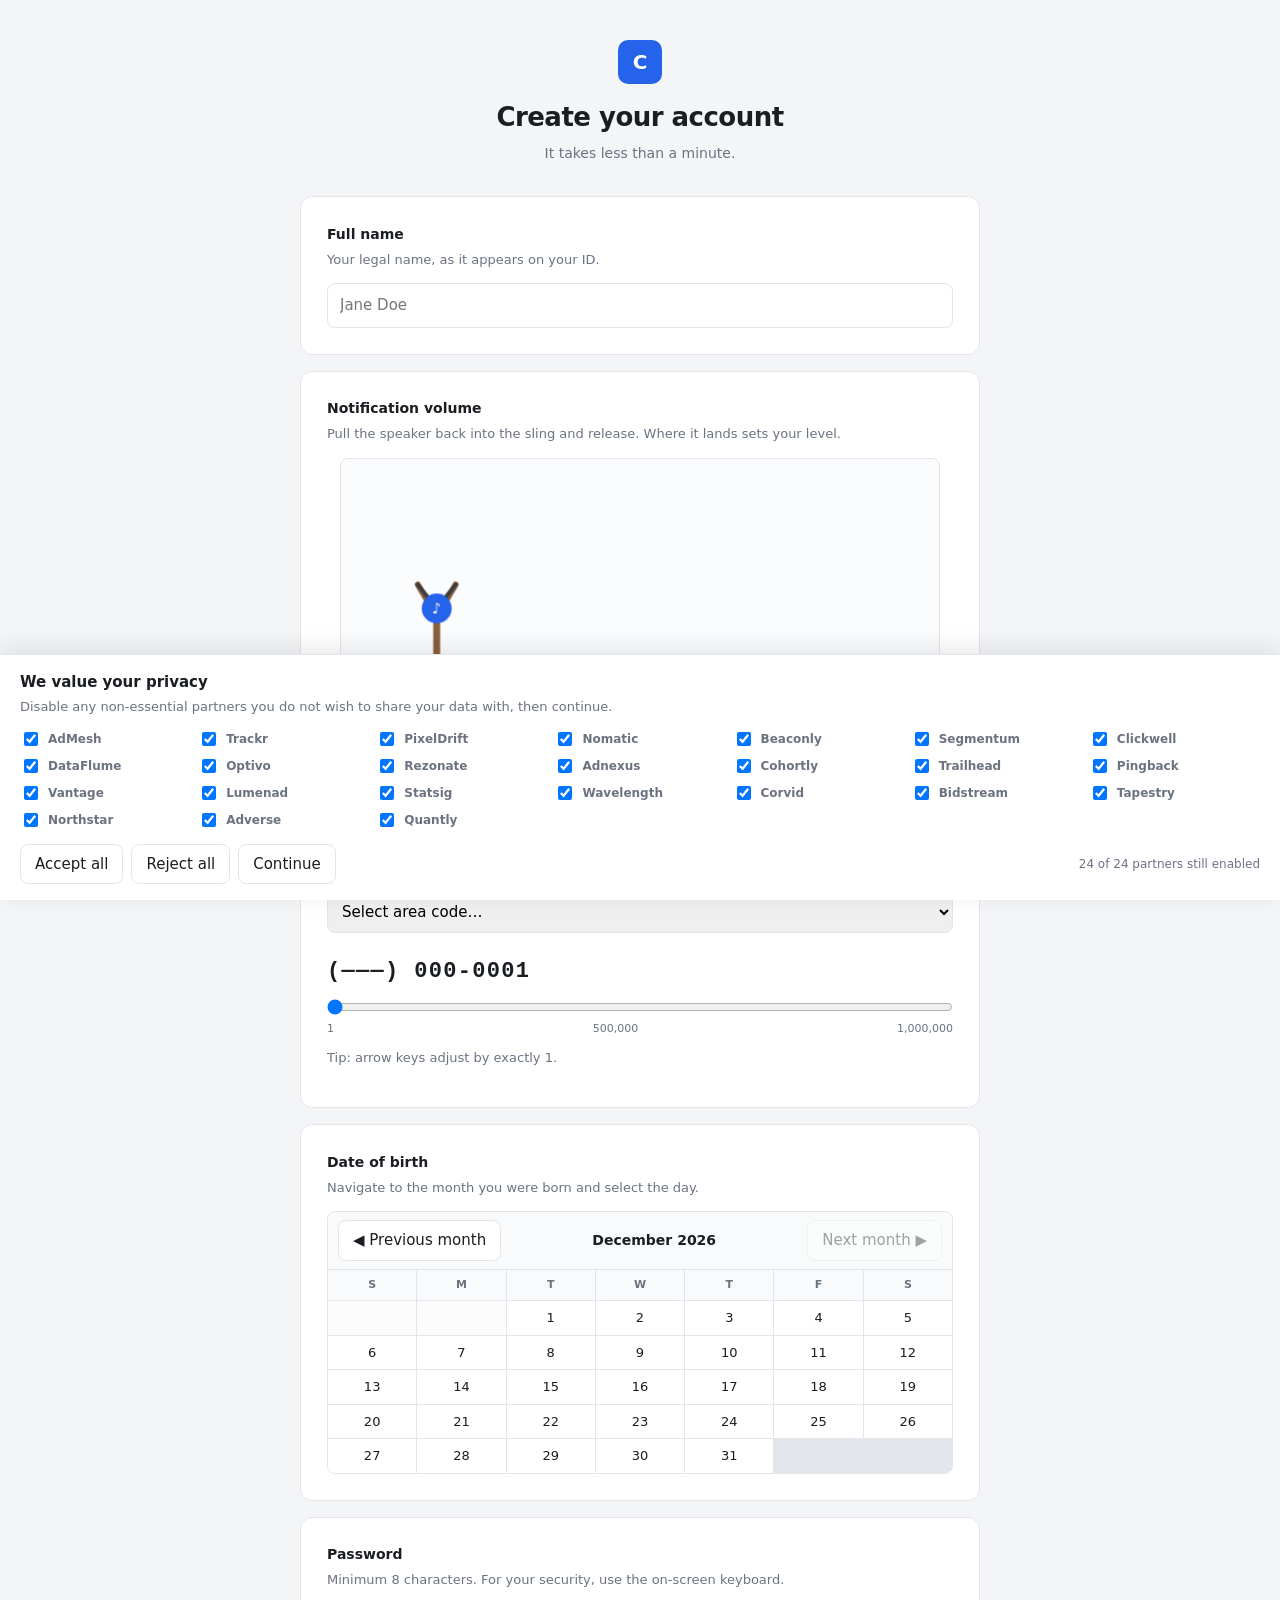
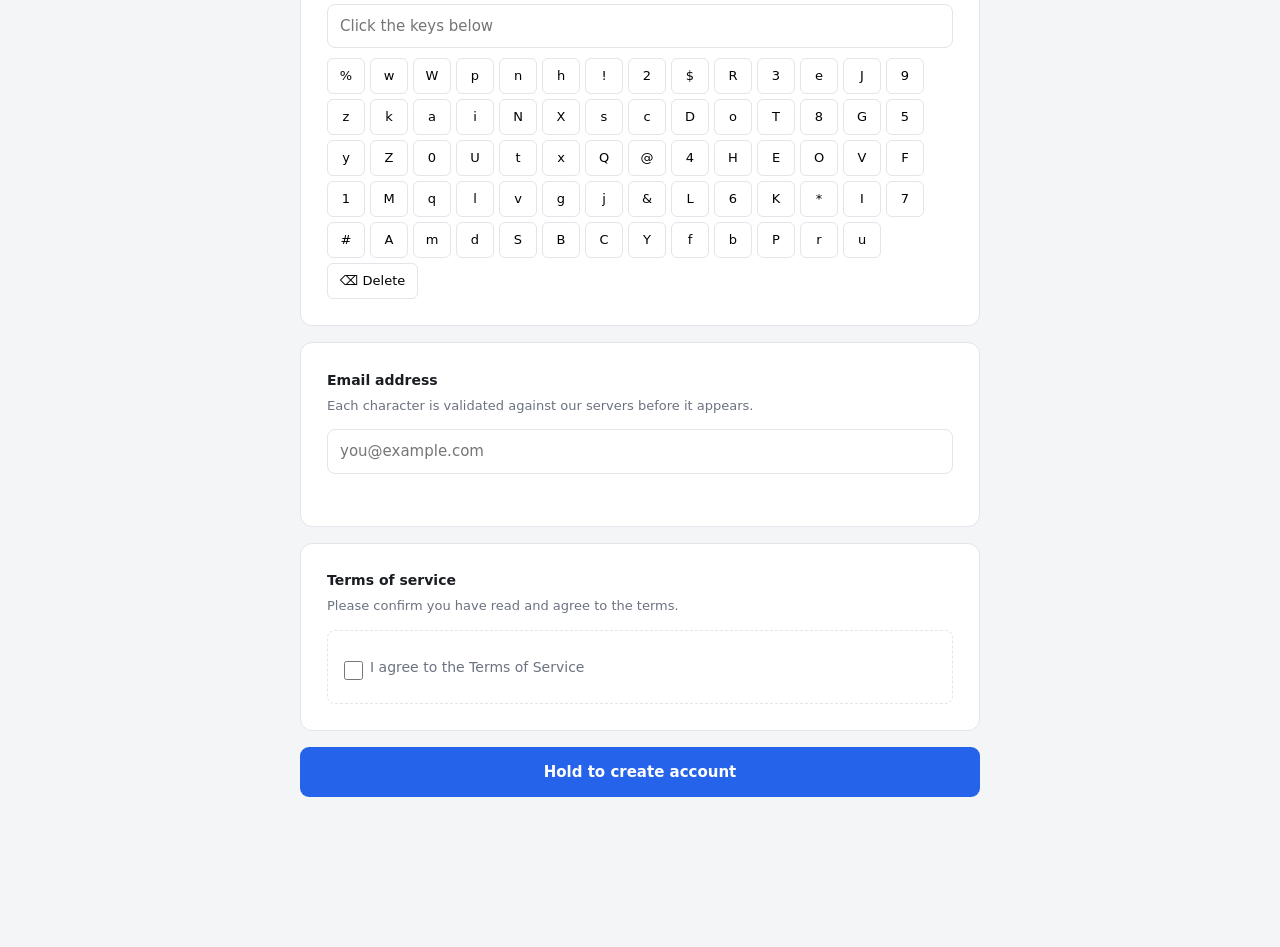
==== index.html @ 70bfef06 "Add trophy engine, the feed, and the Awards Cabinet Implements the first two items of the build orde" ====
<!DOCTYPE html>
<html lang="en">
<head>
<meta charset="utf-8">
<meta name="viewport" content="width=device-width, initial-scale=1">
<title>Craft — Create your account</title>
<script src="assets/trophies.js"></script>
<style>
  :root{
    --bg:#f4f5f7; --card:#fff; --ink:#1a1d21; --muted:#6b7280;
    --line:#e2e5e9; --accent:#2563eb; --ok:#16a34a; --bad:#dc2626;
  }
  *{box-sizing:border-box}
  body{
    margin:0; background:var(--bg); color:var(--ink);
    font:15px/1.5 system-ui,-apple-system,"Segoe UI",Roboto,sans-serif;
    padding:40px 20px 120px;
  }
  .wrap{max-width:680px;margin:0 auto}
  header{text-align:center;margin-bottom:32px}
  .logo{
    width:44px;height:44px;border-radius:10px;background:var(--accent);
    margin:0 auto 14px;display:grid;place-items:center;color:#fff;font-weight:700;font-size:20px;
  }
  h1{font-size:26px;margin:0 0 6px;letter-spacing:-.02em}
  header p{margin:0;color:var(--muted);font-size:14px}

  .card{
    background:var(--card);border:1px solid var(--line);border-radius:12px;
    padding:26px;margin-bottom:16px;
  }
  .field-head{display:flex;align-items:center;gap:8px;margin-bottom:4px}
  label{font-weight:600;font-size:14px}
  .hint{color:var(--muted);font-size:13px;margin:0 0 14px}
  .check{color:var(--ok);font-weight:700;opacity:0;transition:opacity .2s}
  .check.on{opacity:1}

  input[type=text],input[type=email]{
    width:100%;padding:10px 12px;border:1px solid var(--line);border-radius:8px;
    font:inherit;background:#fff;
  }
  input:focus{outline:2px solid var(--accent);outline-offset:-1px;border-color:transparent}
  .readout{
    font:600 22px/1 ui-monospace,SFMono-Regular,Menlo,monospace;
    letter-spacing:.06em;padding:10px 0;
  }
  button{font:inherit;cursor:pointer}
  .btn{
    padding:8px 14px;border:1px solid var(--line);border-radius:8px;
    background:#fff;color:var(--ink);
  }
  .btn:hover{background:#f9fafb}
  .btn:disabled{opacity:.4;cursor:not-allowed}

  /* ---------- volume slingshot ---------- */
  #sling{
    display:block;width:100%;max-width:600px;margin:0 auto;
    border:1px solid var(--line);border-radius:8px;background:#fbfcfd;
    touch-action:none;cursor:grab;
  }
  #sling.dragging{cursor:grabbing}
  .volbar{
    display:flex;align-items:center;gap:12px;justify-content:center;
    margin-top:12px;font-size:13px;color:var(--muted);
  }
  .volnum{font:700 20px/1 ui-monospace,Menlo,monospace;color:var(--ink)}

  /* ---------- phone slider ---------- */
  input[type=range]{width:100%;margin:6px 0}
  .ticks{display:flex;justify-content:space-between;color:var(--muted);font-size:11px}

  /* ---------- calendar ---------- */
  .cal{border:1px solid var(--line);border-radius:8px;overflow:hidden}
  .cal-head{
    display:flex;align-items:center;justify-content:space-between;
    padding:8px 10px;background:#f9fafb;border-bottom:1px solid var(--line);
  }
  .cal-month{font-weight:600;font-size:14px}
  .cal-grid{display:grid;grid-template-columns:repeat(7,1fr);gap:1px;background:var(--line)}
  .cal-grid div{background:#fff;text-align:center;padding:7px 0;font-size:13px}
  .cal-grid .dow{background:#f9fafb;color:var(--muted);font-size:11px;font-weight:600}
  .cal-grid .day{cursor:pointer}
  .cal-grid .day:hover{background:#eff6ff}
  .cal-grid .sel{background:var(--accent);color:#fff}
  .cal-grid .pad{background:#fcfcfd}

  /* ---------- keyboard ---------- */
  .kb{display:flex;flex-wrap:wrap;gap:5px;margin-top:10px}
  .kb button{
    width:38px;height:36px;border:1px solid var(--line);border-radius:6px;
    background:#fff;font-size:13px;transition:none;
  }
  .kb button:hover{background:#eff6ff}
  .kb .wide{width:auto;padding:0 12px}

  /* ---------- terms ---------- */
  .termsbox{position:relative;height:74px;border:1px dashed var(--line);border-radius:8px}
  .termsbox input{position:absolute;width:19px;height:19px;left:12px;top:27px;cursor:pointer}
  .termsbox span{position:absolute;left:42px;top:26px;font-size:14px;color:var(--muted)}

  /* ---------- cookie banner ---------- */
  #cookie{
    position:fixed;left:0;right:0;bottom:0;background:#fff;
    border-top:1px solid var(--line);box-shadow:0 -6px 24px rgba(0,0,0,.09);
    padding:16px 20px;z-index:50;max-height:52vh;overflow:auto;
  }
  #cookie h3{margin:0 0 4px;font-size:15px}
  #cookie p{margin:0 0 12px;color:var(--muted);font-size:13px}
  .toggles{display:grid;grid-template-columns:repeat(auto-fill,minmax(168px,1fr));gap:7px;margin-bottom:14px}
  .tog{display:flex;align-items:center;gap:7px;font-size:12px;color:var(--muted)}
  .tog input{width:14px;height:14px;flex:none}
  .cookie-actions{display:flex;gap:8px;align-items:center;flex-wrap:wrap}
  .cookie-count{font-size:12px;color:var(--muted);margin-left:auto}

  /* ---------- submit ---------- */
  #submit{
    width:100%;padding:14px;border:none;border-radius:9px;background:var(--accent);
    color:#fff;font-weight:600;font-size:15px;position:relative;overflow:hidden;
  }
  #submit .fill{
    position:absolute;inset:0;background:rgba(255,255,255,.26);
    width:0%;transition:width .05s linear;
  }
  #submit span{position:relative}
  .status{text-align:center;color:var(--muted);font-size:13px;margin-top:10px;min-height:20px}

  #done{display:none;text-align:center;padding:50px 20px}
  #done h2{font-size:24px;margin:0 0 12px}
  #done pre{
    text-align:left;background:#fff;border:1px solid var(--line);border-radius:8px;
    padding:16px;font-size:13px;overflow:auto;
  }
</style>
</head>
<body>

<div class="wrap" id="form">
  <header>
    <div class="logo">C</div>
    <h1>Create your account</h1>
    <p>It takes less than a minute.</p>
  </header>

  <!-- 1. NAME — the only honest field on the entire page -->
  <div class="card">
    <div class="field-head"><label for="name">Full name</label><span class="check" id="ck-name">✓</span></div>
    <p class="hint">Your legal name, as it appears on your ID.</p>
    <input type="text" id="name" autocomplete="off" placeholder="Jane Doe">
  </div>

  <!-- 2. VOLUME — angry birds -->
  <div class="card">
    <div class="field-head"><label>Notification volume</label><span class="check" id="ck-vol">✓</span></div>
    <p class="hint">Pull the speaker back into the sling and release. Where it lands sets your level.</p>
    <canvas id="sling" width="600" height="270"></canvas>
    <div class="volbar">
      <span>Current level:</span><span class="volnum" id="volnum">—</span>
      <span id="volnote"></span>
    </div>
  </div>

  <!-- 3. PHONE — the million-value slider -->
  <div class="card">
    <div class="field-head"><label>Phone number</label><span class="check" id="ck-phone">✓</span></div>
    <p class="hint">Select your area code, then scroll to your subscriber number.</p>

    <select id="area" style="width:100%;padding:10px;border:1px solid var(--line);border-radius:8px;font:inherit;margin-bottom:18px">
      <option value="">Select area code…</option>
    </select>

    <div class="readout" id="phone-read">(———) 000-0001</div>
    <input type="range" id="phone" min="1" max="1000000" step="1" value="1">
    <div class="ticks"><span>1</span><span>500,000</span><span>1,000,000</span></div>
    <p class="hint" style="margin-top:10px">Tip: arrow keys adjust by exactly 1.</p>
  </div>

  <!-- 4. DOB — one month at a time, backwards only -->
  <div class="card">
    <div class="field-head"><label>Date of birth</label><span class="check" id="ck-dob">✓</span></div>
    <p class="hint">Navigate to the month you were born and select the day.</p>
    <div class="cal">
      <div class="cal-head">
        <button class="btn" id="prev">◀ Previous month</button>
        <span class="cal-month" id="calm"></span>
        <button class="btn" id="next" disabled>Next month ▶</button>
      </div>
      <div class="cal-grid" id="calg"></div>
    </div>
  </div>

  <!-- 5. PASSWORD — shuffling on-screen keyboard -->
  <div class="card">
    <div class="field-head"><label>Password</label><span class="check" id="ck-pw">✓</span></div>
    <p class="hint">Minimum 8 characters. For your security, use the on-screen keyboard.</p>
    <input type="text" id="pw" readonly placeholder="Click the keys below">
    <div class="kb" id="kb"></div>
  </div>

  <!-- 6. EMAIL — 700ms per character -->
  <div class="card">
    <div class="field-head"><label for="email">Email address</label><span class="check" id="ck-email">✓</span></div>
    <p class="hint">Each character is validated against our servers before it appears.</p>
    <input type="email" id="email" autocomplete="off" placeholder="you@example.com">
    <p class="hint" id="emailnote" style="margin:8px 0 0;min-height:18px"></p>
  </div>

  <!-- 7. TERMS — flees the cursor -->
  <div class="card">
    <div class="field-head"><label>Terms of service</label><span class="check" id="ck-terms">✓</span></div>
    <p class="hint">Please confirm you have read and agree to the terms.</p>
    <div class="termsbox" id="termsbox">
      <input type="checkbox" id="terms">
      <span>I agree to the Terms of Service</span>
    </div>
  </div>

  <button id="submit"><div class="fill" id="fill"></div><span>Hold to create account</span></button>
  <div class="status" id="status"></div>
</div>

<div id="done" class="wrap">
  <header><div class="logo">C</div><h1>Account created</h1></header>
  <pre id="dump"></pre>
  <p style="color:var(--muted);font-size:13px">Your information has been discarded. Please try again.</p>
</div>

<!-- COOKIES -->
<div id="cookie">
  <h3>We value your privacy</h3>
  <p>Disable any non-essential partners you do not wish to share your data with, then continue.</p>
  <div class="toggles" id="toggles"></div>
  <div class="cookie-actions">
    <button class="btn" id="acceptAll">Accept all</button>
    <button class="btn" id="rejectAll">Reject all</button>
    <button class="btn" id="continueBtn">Continue</button>
    <span class="cookie-count" id="cookieCount"></span>
  </div>
</div>

<script>
"use strict";
const $ = s => document.querySelector(s);
const state = { name:"", vol:null, area:"", phone:1, dob:null, pw:"", email:"", terms:false };
const mark = (id, ok) => $(id).classList.toggle("on", !!ok);

/* ===================== 1. NAME (works perfectly) ===================== */
$("#name").addEventListener("input", e => {
  state.name = e.target.value.trim();
  mark("#ck-name", state.name.length > 0);
});

/* ===================== AUDIO ===================== */
let actx = null, osc = null, gain = null;
const MAX_GAIN = 0.11; // capped — annoying, not harmful
function startTone(){
  if (actx) return;
  try {
    actx = new (window.AudioContext || window.webkitAudioContext)();
    osc = actx.createOscillator();
    gain = actx.createGain();
    const lfo = actx.createOscillator(), lfoGain = actx.createGain();
    osc.type = "sawtooth"; osc.frequency.value = 442;
    lfo.frequency.value = 5.5; lfoGain.gain.value = 7;
    lfo.connect(lfoGain); lfoGain.connect(osc.frequency);
    gain.gain.value = state.vol === null ? MAX_GAIN * 0.55 : MAX_GAIN * state.vol / 100;
    osc.connect(gain); gain.connect(actx.destination);
    osc.start(); lfo.start();
  } catch(e){ /* audio unavailable — page still works */ }
}
function applyVolume(v){
  if (gain && actx) gain.gain.setTargetAtTime(MAX_GAIN * v / 100, actx.currentTime, 0.05);
}
document.addEventListener("pointerdown", startTone, { once:true });

/* ===================== 2. SLINGSHOT VOLUME ===================== */
const cv = $("#sling"), cx = cv.getContext("2d");
const ANCHOR = {x:96, y:150}, MAXPULL = 74, GROUND = 224;
const SCALE = {x0:210, x1:566};
let pouch = {x:ANCHOR.x, y:ANCHOR.y}, dragging = false, proj = null, trail = [];

function toCanvas(e){
  const r = cv.getBoundingClientRect();
  return { x:(e.clientX - r.left) * (cv.width / r.width), y:(e.clientY - r.top) * (cv.height / r.height) };
}
cv.addEventListener("pointerdown", e => {
  if (proj) return;
  const p = toCanvas(e);
  if (Math.hypot(p.x - pouch.x, p.y - pouch.y) < 46){
    dragging = true; cv.classList.add("dragging"); cv.setPointerCapture(e.pointerId);
  }
});
cv.addEventListener("pointermove", e => {
  if (!dragging) return;
  const p = toCanvas(e);
  let dx = p.x - ANCHOR.x, dy = p.y - ANCHOR.y;
  const d = Math.hypot(dx, dy);
  if (d > MAXPULL){ dx = dx / d * MAXPULL; dy = dy / d * MAXPULL; }
  pouch = { x:ANCHOR.x + dx, y:ANCHOR.y + dy };
});
cv.addEventListener("pointerup", () => {
  if (!dragging) return;
  dragging = false; cv.classList.remove("dragging");
  const vx = (ANCHOR.x - pouch.x) * 0.235, vy = (ANCHOR.y - pouch.y) * 0.235;
  if (Math.hypot(vx, vy) < 0.6){ pouch = {...ANCHOR}; return; }
  proj = { x:pouch.x, y:pouch.y, vx, vy };
  trail = []; pouch = {...ANCHOR};
});

function land(x){
  let v;
  if (x < SCALE.x0) v = 0;
  else if (x > SCALE.x1) v = 100;
  else v = Math.round((x - SCALE.x0) / (SCALE.x1 - SCALE.x0) * 100);
  state.vol = v; applyVolume(v);
  $("#volnum").textContent = v;
  $("#volnote").textContent = v === 0 ? "(silent — nice shot)" : v === 100 ? "(MAXIMUM)" : "";
  mark("#ck-vol", true);
  if (v === 0) FS.Trophies.unlock("marksman");
  setTimeout(() => { proj = null; trail = []; }, 1100);
}

function drawSling(){
  cx.clearRect(0,0,cv.width,cv.height);
  // ground + scale
  cx.strokeStyle="#d7dbe0"; cx.lineWidth=1;
  cx.beginPath(); cx.moveTo(0,GROUND+16); cx.lineTo(cv.width,GROUND+16); cx.stroke();
  cx.fillStyle="#9aa2ad"; cx.font="10px system-ui"; cx.textAlign="center";
  for (let v=0; v<=100; v+=10){
    const x = SCALE.x0 + (SCALE.x1-SCALE.x0)*v/100;
    cx.strokeStyle = v%50===0 ? "#9aa2ad" : "#dfe3e8";
    cx.beginPath(); cx.moveTo(x,GROUND+16); cx.lineTo(x,GROUND+(v%50===0?27:22)); cx.stroke();
    if (v%50===0) cx.fillText(v, x, GROUND+40);
  }
  cx.textAlign="left";
  // slingshot
  cx.strokeStyle="#8b5e3c"; cx.lineWidth=7; cx.lineCap="round";
  cx.beginPath(); cx.moveTo(ANCHOR.x, GROUND+16); cx.lineTo(ANCHOR.x, ANCHOR.y+6); cx.stroke();
  cx.lineWidth=6;
  cx.beginPath(); cx.moveTo(ANCHOR.x, ANCHOR.y+8); cx.lineTo(ANCHOR.x-19, ANCHOR.y-24); cx.stroke();
  cx.beginPath(); cx.moveTo(ANCHOR.x, ANCHOR.y+8); cx.lineTo(ANCHOR.x+19, ANCHOR.y-24); cx.stroke();
  // bands
  if (!proj){
    cx.strokeStyle="#3d3d3d"; cx.lineWidth=4;
    cx.beginPath(); cx.moveTo(ANCHOR.x-19, ANCHOR.y-24); cx.lineTo(pouch.x, pouch.y); cx.stroke();
    cx.beginPath(); cx.moveTo(ANCHOR.x+19, ANCHOR.y-24); cx.lineTo(pouch.x, pouch.y); cx.stroke();
  }
  // trail
  cx.fillStyle="#c9ced6";
  trail.forEach(t => { cx.beginPath(); cx.arc(t.x,t.y,2,0,7); cx.fill(); });
  // projectile
  const b = proj || pouch;
  cx.fillStyle="#2563eb"; cx.beginPath(); cx.arc(b.x,b.y,15,0,7); cx.fill();
  cx.fillStyle="#fff"; cx.font="15px system-ui"; cx.textAlign="center"; cx.textBaseline="middle";
  cx.fillText("♪", b.x, b.y+1);
  cx.textAlign="left"; cx.textBaseline="alphabetic";
}
function tick(){
  if (proj){
    proj.vx *= 0.9995; proj.vy += 0.34;
    proj.x += proj.vx; proj.y += proj.vy;
    if (trail.length === 0 || Math.hypot(proj.x-trail[trail.length-1].x, proj.y-trail[trail.length-1].y) > 13)
      trail.push({x:proj.x, y:proj.y});
    if (proj.y >= GROUND){ proj.y = GROUND; const x = proj.x; proj = {x, y:GROUND, vx:0, vy:0}; land(x); }
  }
  drawSling(); requestAnimationFrame(tick);
}
tick();

/* ===================== 3. PHONE ===================== */
const AREAS = [212,213,214,215,216,217,218,219,224,225,228,229,231,234,239,240,248,251,252,253,254,256,260,262,267,269,270,276,281,301,302,303,304,305,307,308,309,310,312,313,314,315,316,317,318,319,320,321,323,325,330,331,334,336,337,339,347,351,352,360,361,386,401,402,404,405,406,407,408,409,410,412,413,414,415,417,419,423,425,430,432,434,435,440,443,458,469,470,475,478,479,480,484,501,502,503,504,505,507,508,509,510,512,513,515,516,517,518,520,530,540,541,551,559,561,562,563,567,570,571,573,574,575,580,585,586,601,602,603,605,606,607,608,609,610,612,614,615,616,617,618,619,620,623,626,630,631,636,641,646,650,651,660,661,662,667,678,682,701,702,703,704,706,707,708,712,713,714,715,716,717,718,719,720,724,727,731,732,734,737,740,754,757,760,762,763,765,769,770,772,773,774,775,779,781,785,786,801,802,803,804,805,806,808,810,812,813,814,815,816,817,818,828,830,831,832,843,845,847,848,850,856,857,858,859,860,862,863,864,865,870,872,878,901,903,904,906,907,908,909,910,912,913,914,915,916,917,918,919,920,925,928,929,931,936,937,940,941,947,949,951,952,954,956,970,971,972,973,978,979,980,984,985,989];
const areaSel = $("#area");
function shuffleAreas(){
  const arr = AREAS.slice();
  for (let i = arr.length - 1; i > 0; i--){ const j = Math.floor(Math.random()*(i+1)); [arr[i],arr[j]] = [arr[j],arr[i]]; }
  const cur = areaSel.value;
  areaSel.innerHTML = '<option value="">Select area code…</option>' + arr.map(a=>`<option value="${a}">${a}</option>`).join("");
  areaSel.value = cur;
}
shuffleAreas();
areaSel.addEventListener("mousedown", shuffleAreas);   // re-randomise every time it opens
areaSel.addEventListener("change", e => { state.area = e.target.value; renderPhone(); });

const phoneSlider = $("#phone");
function renderPhone(){
  const s = String(state.phone).padStart(7,"0");
  $("#phone-read").textContent = `(${state.area || "———"}) ${s.slice(0,3)}-${s.slice(3)}`;
  mark("#ck-phone", !!state.area && state.phone > 1);
}
phoneSlider.addEventListener("input", e => { state.phone = +e.target.value; renderPhone(); });
renderPhone();

/* ===================== 4. DATE OF BIRTH ===================== */
const MONTHS = ["January","February","March","April","May","June","July","August","September","October","November","December"];
let view = new Date(); view.setDate(1);
function renderCal(){
  $("#calm").textContent = `${MONTHS[view.getMonth()]} ${view.getFullYear()}`;
  const g = $("#calg"); g.innerHTML = "";
  ["S","M","T","W","T","F","S"].forEach(d => { const el = document.createElement("div"); el.className="dow"; el.textContent=d; g.appendChild(el); });
  const first = new Date(view.getFullYear(), view.getMonth(), 1).getDay();
  const days = new Date(view.getFullYear(), view.getMonth()+1, 0).getDate();
  for (let i=0;i<first;i++){ const el=document.createElement("div"); el.className="pad"; g.appendChild(el); }
  for (let d=1; d<=days; d++){
    const el = document.createElement("div");
    el.className = "day"; el.textContent = d;
    if (state.dob && state.dob.getFullYear()===view.getFullYear() && state.dob.getMonth()===view.getMonth() && state.dob.getDate()===d)
      el.classList.add("sel");
    el.onclick = () => { state.dob = new Date(view.getFullYear(), view.getMonth(), d); mark("#ck-dob", true); renderCal(); };
    g.appendChild(el);
  }
}
let monthsBack = 0;
function stepBack(){
  view.setMonth(view.getMonth()-1); renderCal();
  if (++monthsBack >= 300) FS.Trophies.unlock("longway");
}
let holdTimer = null, holdInt = null;
$("#prev").addEventListener("pointerdown", () => {
  stepBack();
  holdTimer = setTimeout(() => { holdInt = setInterval(stepBack, 380); }, 600); // merciful auto-repeat
});
["pointerup","pointerleave","pointercancel"].forEach(ev =>
  $("#prev").addEventListener(ev, () => { clearTimeout(holdTimer); clearInterval(holdInt); }));
renderCal();

/* ===================== 5. PASSWORD KEYBOARD ===================== */
const KEYS = "abcdefghijklmnopqrstuvwxyzABCDEFGHIJKLMNOPQRSTUVWXYZ0123456789!@#$%&*".split("");
function renderKb(){
  const arr = KEYS.slice();
  for (let i = arr.length-1; i>0; i--){ const j = Math.floor(Math.random()*(i+1)); [arr[i],arr[j]]=[arr[j],arr[i]]; }
  const kb = $("#kb"); kb.innerHTML = "";
  arr.forEach(k => {
    const b = document.createElement("button");
    b.textContent = k; b.type = "button";
    b.onclick = () => { state.pw += k; $("#pw").value = "•".repeat(state.pw.length); mark("#ck-pw", state.pw.length>=8); renderKb(); };
    kb.appendChild(b);
  });
  const del = document.createElement("button");
  del.className = "wide"; del.type = "button"; del.textContent = "⌫ Delete";
  del.onclick = () => { state.pw = state.pw.slice(0,-1); $("#pw").value = "•".repeat(state.pw.length); mark("#ck-pw", state.pw.length>=8); renderKb(); };
  kb.appendChild(del);
}
renderKb();

/* ===================== 6. EMAIL (700ms per char) ===================== */
const emailEl = $("#email"), emailNote = $("#emailnote");
let pending = false;
emailEl.addEventListener("keydown", e => {
  if (e.metaKey || e.ctrlKey || e.altKey) return;
  if (e.key.length !== 1 && e.key !== "Backspace") return;
  e.preventDefault();
  if (pending){ emailNote.textContent = "Too fast — character discarded."; return; }
  pending = true; emailNote.textContent = "Validating…";
  const key = e.key;
  setTimeout(() => {
    state.email = key === "Backspace" ? state.email.slice(0,-1) : state.email + key;
    emailEl.value = state.email;
    pending = false; emailNote.textContent = "";
    mark("#ck-email", /.+@.+\..+/.test(state.email));
  }, 700);
});
emailEl.addEventListener("paste", e => { e.preventDefault(); emailNote.textContent = "Pasting is disabled for security."; });

/* ===================== 7. FLEEING CHECKBOX ===================== */
const box = $("#termsbox"), cb = $("#terms");
box.addEventListener("mousemove", e => {
  if (cb.checked) return;
  const r = box.getBoundingClientRect(), c = cb.getBoundingClientRect();
  const dist = Math.hypot(e.clientX - (c.left+c.width/2), e.clientY - (c.top+c.height/2));
  if (dist < 62){
    cb.style.left = Math.random() * (r.width - 34) + "px";
    cb.style.top  = Math.random() * (r.height - 34) + "px";
  }
});
cb.addEventListener("change", () => {
  state.terms = cb.checked; mark("#ck-terms", cb.checked);
  if (cb.checked) FS.Trophies.unlock("escape");
});
// escape hatch: Tab to it and press Space. It cannot run from the keyboard.

/* ===================== COOKIES ===================== */
const PARTNERS = ["AdMesh","Trackr","PixelDrift","Nomatic","Beaconly","Segmentum","Clickwell","DataFlume","Optivo","Rezonate","Adnexus","Cohortly","Trailhead","Pingback","Vantage","Lumenad","Statsig","Wavelength","Corvid","Bidstream","Tapestry","Northstar","Adverse","Quantly"];
const togWrap = $("#toggles");
PARTNERS.forEach((p,i) => {
  const l = document.createElement("label");
  l.className = "tog";
  l.innerHTML = `<input type="checkbox" checked data-p="${i}"><span>${p}</span>`;
  togWrap.appendChild(l);
});
const allTogs = () => [...togWrap.querySelectorAll("input")];
function countOn(){
  const n = allTogs().filter(t=>t.checked).length;
  $("#cookieCount").textContent = `${n} of ${PARTNERS.length} partners still enabled`;
  return n;
}
togWrap.addEventListener("change", countOn);
$("#acceptAll").onclick = () => { allTogs().forEach(t=>t.checked=true); countOn(); };
$("#rejectAll").onclick = () => { allTogs().forEach(t=>t.checked=true); countOn(); }; // identical. of course.
$("#continueBtn").onclick = () => {
  if (countOn() > 0){ $("#cookieCount").style.color = "var(--bad)"; return; }
  FS.Trophies.unlock("completionist");
  $("#cookie").remove();
};
countOn();

/* ===================== SUBMIT (hold still for 8s) ===================== */
const HOLD = 8000;
let holdStart = 0, holdRAF = null, origin = null;
const fill = $("#fill"), status = $("#status");
function cancelHold(msg){
  cancelAnimationFrame(holdRAF); holdRAF = null; fill.style.width = "0%";
  if (msg) status.textContent = msg;
}
$("#submit").addEventListener("pointerdown", e => {
  origin = {x:e.clientX, y:e.clientY}; holdStart = performance.now();
  status.textContent = "Hold still…";
  const step = () => {
    const pct = Math.min(1, (performance.now()-holdStart)/HOLD);
    fill.style.width = (pct*100) + "%";
    if (pct >= 1){ cancelHold(""); finish(); return; }
    holdRAF = requestAnimationFrame(step);
  };
  holdRAF = requestAnimationFrame(step);
});
window.addEventListener("pointermove", e => {
  if (!holdRAF || !origin) return;
  if (Math.hypot(e.clientX-origin.x, e.clientY-origin.y) > 4) cancelHold("You moved. Start again.");
});
window.addEventListener("pointerup", () => { if (holdRAF) cancelHold("Released too early."); });

function finish(){
  const missing = [];
  if (!state.name) missing.push("full name");
  if (state.vol === null) missing.push("notification volume");
  if (!state.area || state.phone <= 1) missing.push("phone number");
  if (!state.dob) missing.push("date of birth");
  if (state.pw.length < 8) missing.push("password (8+ characters)");
  if (!/.+@.+\..+/.test(state.email)) missing.push("email address");
  if (!state.terms) missing.push("agreement to the terms");
  if (missing.length){ status.textContent = "Missing: " + missing.join(", ") + "."; return; }

  $("#form").style.display = "none";
  $("#done").style.display = "block";
  $("#dump").textContent = JSON.stringify({
    name: state.name,
    email: state.email,
    phone: `(${state.area}) ${String(state.phone).padStart(7,"0").slice(0,3)}-${String(state.phone).padStart(7,"0").slice(3)}`,
    dateOfBirth: state.dob.toDateString(),
    password: "•".repeat(state.pw.length),
    notificationVolume: state.vol
  }, null, 2);
  if (osc){ try { osc.stop(); } catch(e){} }
  window.scrollTo(0,0);
}
</script>
</body>
</html>
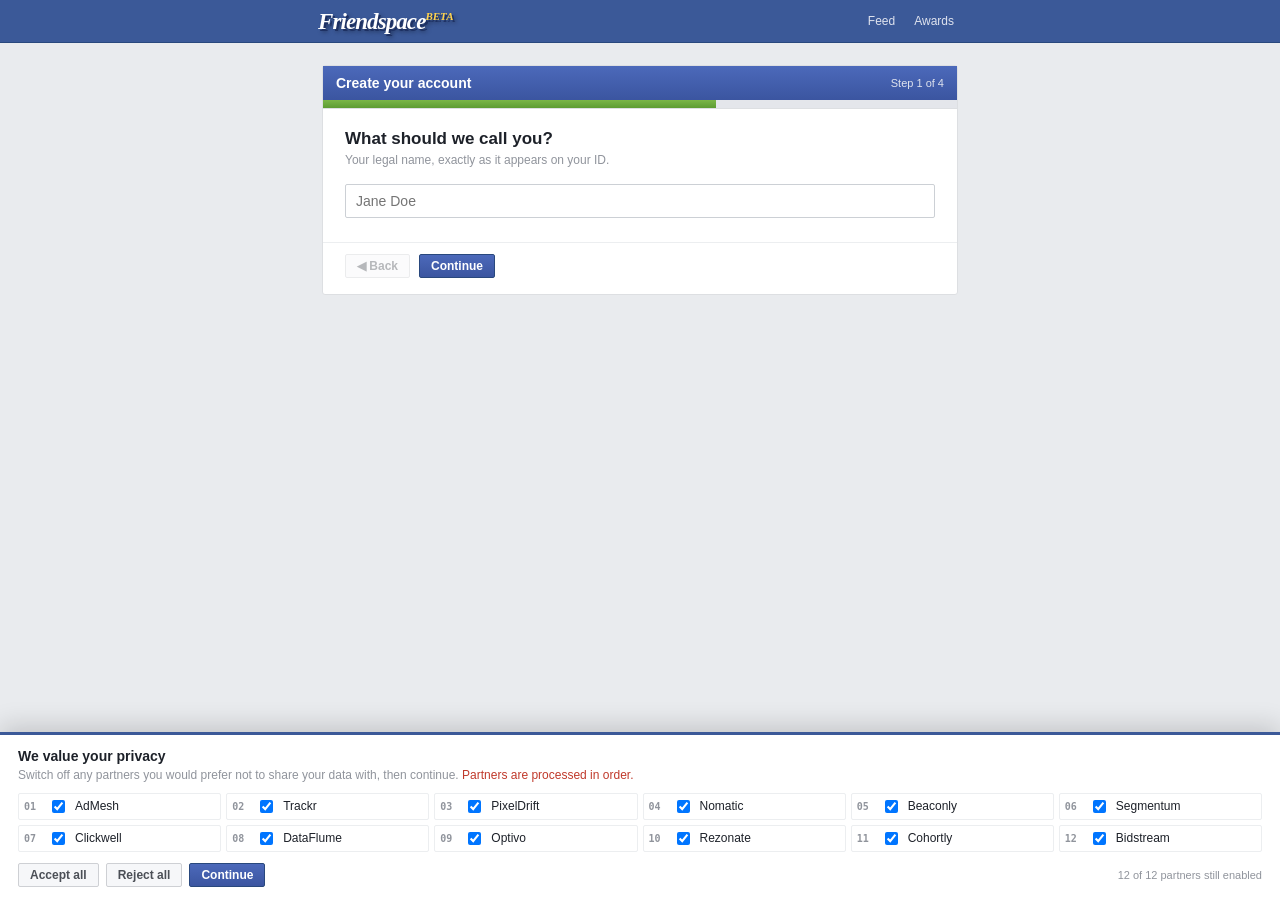
==== commit e407eaf7: "Rebuild onboarding as a Friendspace wizard where nothing counts Retrofits the sign-up form into the " ====
--- a/index.html
+++ b/index.html
@@ -1,556 +1,602 @@
-<!DOCTYPE html>
-<html lang="en">
+<html>
 <head>
 <meta charset="utf-8">
-<meta name="viewport" content="width=device-width, initial-scale=1">
-<title>Craft — Create your account</title>
+<title>Untitled Document</title>
+<link rel="stylesheet" href="assets/friendspace.css">
 <script src="assets/trophies.js"></script>
 <style>
-  :root{
-    --bg:#f4f5f7; --card:#fff; --ink:#1a1d21; --muted:#6b7280;
-    --line:#e2e5e9; --accent:#2563eb; --ok:#16a34a; --bad:#dc2626;
-  }
-  *{box-sizing:border-box}
-  body{
-    margin:0; background:var(--bg); color:var(--ink);
-    font:15px/1.5 system-ui,-apple-system,"Segoe UI",Roboto,sans-serif;
-    padding:40px 20px 120px;
-  }
-  .wrap{max-width:680px;margin:0 auto}
-  header{text-align:center;margin-bottom:32px}
-  .logo{
-    width:44px;height:44px;border-radius:10px;background:var(--accent);
-    margin:0 auto 14px;display:grid;place-items:center;color:#fff;font-weight:700;font-size:20px;
-  }
-  h1{font-size:26px;margin:0 0 6px;letter-spacing:-.02em}
-  header p{margin:0;color:var(--muted);font-size:14px}
-
-  .card{
-    background:var(--card);border:1px solid var(--line);border-radius:12px;
-    padding:26px;margin-bottom:16px;
-  }
-  .field-head{display:flex;align-items:center;gap:8px;margin-bottom:4px}
-  label{font-weight:600;font-size:14px}
-  .hint{color:var(--muted);font-size:13px;margin:0 0 14px}
-  .check{color:var(--ok);font-weight:700;opacity:0;transition:opacity .2s}
-  .check.on{opacity:1}
-
-  input[type=text],input[type=email]{
-    width:100%;padding:10px 12px;border:1px solid var(--line);border-radius:8px;
-    font:inherit;background:#fff;
-  }
-  input:focus{outline:2px solid var(--accent);outline-offset:-1px;border-color:transparent}
-  .readout{
-    font:600 22px/1 ui-monospace,SFMono-Regular,Menlo,monospace;
-    letter-spacing:.06em;padding:10px 0;
-  }
-  button{font:inherit;cursor:pointer}
-  .btn{
-    padding:8px 14px;border:1px solid var(--line);border-radius:8px;
-    background:#fff;color:var(--ink);
-  }
-  .btn:hover{background:#f9fafb}
-  .btn:disabled{opacity:.4;cursor:not-allowed}
-
-  /* ---------- volume slingshot ---------- */
-  #sling{
-    display:block;width:100%;max-width:600px;margin:0 auto;
-    border:1px solid var(--line);border-radius:8px;background:#fbfcfd;
-    touch-action:none;cursor:grab;
-  }
-  #sling.dragging{cursor:grabbing}
-  .volbar{
-    display:flex;align-items:center;gap:12px;justify-content:center;
-    margin-top:12px;font-size:13px;color:var(--muted);
-  }
-  .volnum{font:700 20px/1 ui-monospace,Menlo,monospace;color:var(--ink)}
-
-  /* ---------- phone slider ---------- */
-  input[type=range]{width:100%;margin:6px 0}
-  .ticks{display:flex;justify-content:space-between;color:var(--muted);font-size:11px}
-
-  /* ---------- calendar ---------- */
-  .cal{border:1px solid var(--line);border-radius:8px;overflow:hidden}
-  .cal-head{
-    display:flex;align-items:center;justify-content:space-between;
-    padding:8px 10px;background:#f9fafb;border-bottom:1px solid var(--line);
-  }
-  .cal-month{font-weight:600;font-size:14px}
-  .cal-grid{display:grid;grid-template-columns:repeat(7,1fr);gap:1px;background:var(--line)}
-  .cal-grid div{background:#fff;text-align:center;padding:7px 0;font-size:13px}
-  .cal-grid .dow{background:#f9fafb;color:var(--muted);font-size:11px;font-weight:600}
-  .cal-grid .day{cursor:pointer}
-  .cal-grid .day:hover{background:#eff6ff}
-  .cal-grid .sel{background:var(--accent);color:#fff}
-  .cal-grid .pad{background:#fcfcfd}
-
-  /* ---------- keyboard ---------- */
-  .kb{display:flex;flex-wrap:wrap;gap:5px;margin-top:10px}
-  .kb button{
-    width:38px;height:36px;border:1px solid var(--line);border-radius:6px;
-    background:#fff;font-size:13px;transition:none;
-  }
-  .kb button:hover{background:#eff6ff}
-  .kb .wide{width:auto;padding:0 12px}
-
-  /* ---------- terms ---------- */
-  .termsbox{position:relative;height:74px;border:1px dashed var(--line);border-radius:8px}
-  .termsbox input{position:absolute;width:19px;height:19px;left:12px;top:27px;cursor:pointer}
-  .termsbox span{position:absolute;left:42px;top:26px;font-size:14px;color:var(--muted)}
-
-  /* ---------- cookie banner ---------- */
-  #cookie{
-    position:fixed;left:0;right:0;bottom:0;background:#fff;
-    border-top:1px solid var(--line);box-shadow:0 -6px 24px rgba(0,0,0,.09);
-    padding:16px 20px;z-index:50;max-height:52vh;overflow:auto;
-  }
-  #cookie h3{margin:0 0 4px;font-size:15px}
-  #cookie p{margin:0 0 12px;color:var(--muted);font-size:13px}
-  .toggles{display:grid;grid-template-columns:repeat(auto-fill,minmax(168px,1fr));gap:7px;margin-bottom:14px}
-  .tog{display:flex;align-items:center;gap:7px;font-size:12px;color:var(--muted)}
-  .tog input{width:14px;height:14px;flex:none}
-  .cookie-actions{display:flex;gap:8px;align-items:center;flex-wrap:wrap}
-  .cookie-count{font-size:12px;color:var(--muted);margin-left:auto}
-
-  /* ---------- submit ---------- */
-  #submit{
-    width:100%;padding:14px;border:none;border-radius:9px;background:var(--accent);
-    color:#fff;font-weight:600;font-size:15px;position:relative;overflow:hidden;
-  }
-  #submit .fill{
-    position:absolute;inset:0;background:rgba(255,255,255,.26);
-    width:0%;transition:width .05s linear;
-  }
-  #submit span{position:relative}
-  .status{text-align:center;color:var(--muted);font-size:13px;margin-top:10px;min-height:20px}
-
-  #done{display:none;text-align:center;padding:50px 20px}
-  #done h2{font-size:24px;margin:0 0 12px}
-  #done pre{
-    text-align:left;background:#fff;border:1px solid var(--line);border-radius:8px;
-    padding:16px;font-size:13px;overflow:auto;
-  }
+body{min-width:0;background:#e9ebee}
+.wrap{max-width:660px;margin:22px auto 120px;padding:0 12px}
+
+.wiz{background:#fff;border:1px solid #dddfe2;border-radius:3px}
+.wiz-h{
+  background:linear-gradient(#4c69ba,#3b55a0);color:#fff;padding:9px 13px;
+  font:bold 14px Helvetica,Arial,sans-serif;display:flex;align-items:center;gap:9px;
+}
+.wiz-h .of{margin-left:auto;font-weight:normal;font-size:11px;color:#dfe3ee}
+
+/* the progress bar goes the wrong way */
+.bar{height:9px;background:#e4e6eb;border-bottom:1px solid #dddfe2;position:relative;overflow:hidden}
+.bar i{
+  position:absolute;left:0;top:0;bottom:0;background:linear-gradient(#7ab648,#5d9c33);
+  width:62%;transition:width .55s cubic-bezier(.3,1.4,.4,1);
+}
+
+.step{padding:20px 22px 24px;display:none}
+.step.on{display:block;animation:fadeUp .3s both}
+@keyframes fadeUp{from{opacity:0;transform:translateY(7px)}to{opacity:1;transform:none}}
+
+.step h2{margin:0 0 3px;font:bold 17px Helvetica,Arial,sans-serif;color:#1d2129}
+.step .hint{margin:0 0 16px;color:#90949c;font-size:12px}
+
+.tf{width:100%;padding:8px 10px;border:1px solid #ccd0d5;border-radius:2px;font:14px Helvetica,Arial,sans-serif}
+.tf:focus{outline:2px solid #4c69ba;outline-offset:-1px}
+
+.foot{
+  padding:11px 22px 16px;border-top:1px solid #eceef0;display:flex;align-items:center;gap:9px;
+}
+.foot .msg{font-size:11px;color:#90949c;margin-left:auto;text-align:right;max-width:290px}
+.back{opacity:.4;cursor:not-allowed}
+
+/* ---- phone: 1 .. 100,000,000 ---- */
+.phone-read{
+  font:bold 27px/1 ui-monospace,"Courier New",monospace;letter-spacing:.05em;
+  text-align:center;padding:12px 0 6px;color:#1d2129;
+}
+.zoomrow{display:flex;align-items:center;gap:7px;margin:10px 0 4px}
+.zoomrow .lvl{font-size:11px;color:#90949c;margin-left:auto;text-align:right}
+input[type=range]{width:100%}
+.ticks{display:flex;justify-content:space-between;font-size:10px;color:#90949c;margin-top:2px}
+.flash{animation:fl .4s}
+@keyframes fl{0%{background:#fff9d6}100%{background:transparent}}
+
+/* ---- calendar ---- */
+.cal{border:1px solid #dddfe2;border-radius:2px}
+.cal-h{display:flex;align-items:center;justify-content:space-between;padding:6px 8px;background:#f6f7f9;border-bottom:1px solid #dddfe2}
+.cal-m{font-weight:bold;font-size:13px}
+.cal-g{display:grid;grid-template-columns:repeat(7,1fr);gap:1px;background:#e4e6eb}
+.cal-g div{background:#fff;text-align:center;padding:6px 0;font-size:12px}
+.cal-g .dow{background:#f6f7f9;color:#90949c;font-size:10px;font-weight:bold}
+.cal-g .day{cursor:pointer}
+.cal-g .day:hover{background:#eef2fa}
+.cal-g .sel{background:#3b5998;color:#fff}
+.cal-g .pad{background:#fbfcfd}
+
+/* ---- keyboard ---- */
+.kb{display:flex;flex-wrap:wrap;gap:4px;margin-top:9px}
+.kb button{width:34px;height:32px;border:1px solid #ccd0d5;border-radius:2px;background:#fff;font-size:12px;cursor:pointer}
+.kb button:hover{background:#eef2fa}
+.kb .wide{width:auto;padding:0 10px}
+
+/* ---- terms ---- */
+.termsbox{position:relative;height:70px;border:1px dashed #ccd0d5;border-radius:2px}
+.termsbox input{position:absolute;width:18px;height:18px;left:12px;top:26px;cursor:pointer}
+.termsbox span{position:absolute;left:40px;top:25px;font-size:13px;color:#4b4f56}
+
+/* ---- submit ---- */
+.hold{
+  width:100%;padding:12px;border:1px solid #29487d;border-radius:2px;
+  background:linear-gradient(#4c69ba,#3b55a0);color:#fff;font:bold 14px Helvetica,Arial,sans-serif;
+  position:relative;overflow:hidden;cursor:pointer;
+}
+.hold .fill{position:absolute;inset:0;background:rgba(255,255,255,.3);width:0;transition:width .05s linear}
+.hold span{position:relative}
+
+/* ---- cookies ---- */
+#cookie{
+  position:fixed;left:0;right:0;bottom:0;background:#fff;border-top:3px solid #3b5998;
+  box-shadow:0 -6px 24px rgba(0,0,0,.16);padding:13px 18px;z-index:60;max-height:56vh;overflow:auto;
+}
+#cookie h3{margin:0 0 3px;font:bold 14px Helvetica,Arial,sans-serif}
+#cookie p{margin:0 0 10px;color:#90949c;font-size:12px}
+.plist{display:grid;grid-template-columns:repeat(auto-fill,minmax(200px,1fr));gap:5px;margin-bottom:11px}
+.p{display:flex;align-items:center;gap:7px;font-size:12px;padding:3px 5px;border:1px solid #eceef0;border-radius:2px}
+.p.off{opacity:.45;background:#f6f7f9}
+.p .n{color:#90949c;font:bold 10px monospace;width:17px;flex:none}
+.cact{display:flex;gap:7px;align-items:center;flex-wrap:wrap}
+.cact .left{font-size:11px;color:#90949c;margin-left:auto}
+
+/* ---- done ---- */
+#done{display:none}
+.recpt{background:#fff;border:1px solid #dddfe2;border-radius:3px;padding:0;overflow:hidden}
+.recpt table{width:100%;border-collapse:collapse;font-size:13px}
+.recpt td{padding:7px 12px;border-bottom:1px solid #f0f1f3;vertical-align:top}
+.recpt td.k{color:#90949c;width:150px}
+.recpt td.v{font-family:ui-monospace,"Courier New",monospace}
+.strike{color:#c0392b;text-decoration:line-through;font-size:11px;display:block}
 </style>
 </head>
 <body>
 
-<div class="wrap" id="form">
-  <header>
-    <div class="logo">C</div>
-    <h1>Create your account</h1>
-    <p>It takes less than a minute.</p>
-  </header>
-
-  <!-- 1. NAME — the only honest field on the entire page -->
-  <div class="card">
-    <div class="field-head"><label for="name">Full name</label><span class="check" id="ck-name">✓</span></div>
-    <p class="hint">Your legal name, as it appears on your ID.</p>
-    <input type="text" id="name" autocomplete="off" placeholder="Jane Doe">
+<div class="fs-header"><div class="fs-header-in" style="max-width:660px">
+  <div class="fs-logo">Friendspace<span>BETA</span></div>
+  <div class="fs-nav"><a href="feed.html">Feed</a><a href="awards.html">Awards</a></div>
+</div></div>
+
+<div class="wrap" id="wrap">
+  <div class="wiz">
+    <div class="wiz-h">
+      <span id="stepTitle">Create your account</span>
+      <span class="of" id="stepOf">Step 1 of 4</span>
+    </div>
+    <div class="bar"><i id="bar"></i></div>
+
+    <!-- 1 NAME -->
+    <div class="step on" data-step="0">
+      <h2>What should we call you?</h2>
+      <p class="hint">Your legal name, exactly as it appears on your ID.</p>
+      <input class="tf" id="name" autocomplete="off" placeholder="Jane Doe">
+    </div>
+
+    <!-- 2 PHONE -->
+    <div class="step" data-step="1">
+      <h2>Phone number</h2>
+      <p class="hint">Scroll to your number. The selector covers 1 to 100,000,000.</p>
+      <div class="phone-read" id="phoneRead">(000) 000-0001</div>
+      <input type="range" id="phone" min="1" max="100000000" step="1" value="1">
+      <div class="ticks"><span id="tkLo">1</span><span id="tkHi">100,000,000</span></div>
+      <div class="zoomrow">
+        <button class="fs-btn ghost" id="zoomIn">🔍 Zoom in</button>
+        <button class="fs-btn ghost" id="zoomOut">Zoom out</button>
+        <span class="lvl" id="lvl"></span>
+      </div>
+      <p class="hint" style="margin:8px 0 0">Arrow keys adjust by exactly 1.</p>
+    </div>
+
+    <!-- 3 DOB -->
+    <div class="step" data-step="2">
+      <h2>Date of birth</h2>
+      <p class="hint">Navigate to the month you were born, then choose the day.</p>
+      <div class="cal">
+        <div class="cal-h">
+          <button class="fs-btn ghost" id="prev">◀ Previous month</button>
+          <span class="cal-m" id="calm"></span>
+          <button class="fs-btn ghost" id="next" disabled>Next month ▶</button>
+        </div>
+        <div class="cal-g" id="calg"></div>
+      </div>
+    </div>
+
+    <!-- 4 PASSWORD -->
+    <div class="step" data-step="3">
+      <h2>Choose a password</h2>
+      <p class="hint">Minimum 8 characters. For your security, please use the on-screen keyboard.</p>
+      <input class="tf" id="pw" readonly placeholder="Use the keys below">
+      <div class="kb" id="kb"></div>
+    </div>
+
+    <!-- 5 EMAIL -->
+    <div class="step" data-step="4">
+      <h2>Email address</h2>
+      <p class="hint">Each character is verified with our servers before it appears.</p>
+      <input class="tf" id="email" autocomplete="off" placeholder="you@example.com">
+      <p class="hint" id="emailNote" style="margin:8px 0 0;min-height:16px"></p>
+    </div>
+
+    <!-- 6 VOLUME -->
+    <div class="step" data-step="5">
+      <h2>Notification volume</h2>
+      <p class="hint">Pull the speaker back into the sling and release. Where it lands is your level.</p>
+      <canvas id="sling" width="600" height="260" style="width:100%;border:1px solid #dddfe2;border-radius:2px;background:#fbfcfd;touch-action:none;cursor:grab"></canvas>
+      <div style="text-align:center;margin-top:9px;font-size:12px;color:#90949c">
+        Level: <b id="volnum" style="font:bold 18px ui-monospace,monospace;color:#1d2129">—</b>
+        <span id="volnote"></span>
+      </div>
+    </div>
+
+    <!-- 7 TERMS -->
+    <div class="step" data-step="6">
+      <h2>Terms of Service</h2>
+      <p class="hint">Please confirm that you have read and agree to all 30,000 words.</p>
+      <div class="termsbox" id="termsbox">
+        <input type="checkbox" id="terms">
+        <span>I agree to the Friendspace Terms of Service</span>
+      </div>
+    </div>
+
+    <!-- 8 SUBMIT -->
+    <div class="step" data-step="7">
+      <h2>Almost there</h2>
+      <p class="hint">Press and hold to create your account. Do not move the pointer.</p>
+      <button class="hold" id="hold"><div class="fill" id="fill"></div><span>Hold to create account</span></button>
+    </div>
+
+    <div class="foot">
+      <button class="fs-btn ghost back" id="back" title="You cannot go back.">◀ Back</button>
+      <button class="fs-btn" id="nextBtn">Continue</button>
+      <span class="msg" id="msg"></span>
+    </div>
   </div>
-
-  <!-- 2. VOLUME — angry birds -->
-  <div class="card">
-    <div class="field-head"><label>Notification volume</label><span class="check" id="ck-vol">✓</span></div>
-    <p class="hint">Pull the speaker back into the sling and release. Where it lands sets your level.</p>
-    <canvas id="sling" width="600" height="270"></canvas>
-    <div class="volbar">
-      <span>Current level:</span><span class="volnum" id="volnum">—</span>
-      <span id="volnote"></span>
+</div>
+
+<!-- ===================== DONE ===================== -->
+<div class="wrap" id="done">
+  <div class="wiz">
+    <div class="wiz-h">Welcome to Friendspace</div>
+    <div class="step on">
+      <h2>Your account has been created.</h2>
+      <p class="hint">Thank you for taking the time. Here is what we recorded.</p>
+      <div class="recpt"><table id="receipt"></table></div>
+      <p style="font-size:12px;color:#90949c;margin:14px 0 0">
+        Some entries were corrected automatically for your convenience.
+      </p>
+      <p class="fs-whisper" style="margin:3px 0 0">It never mattered what you put in.</p>
+      <div style="margin-top:18px">
+        <a class="fs-btn" href="feed.html" style="display:inline-block;text-decoration:none">Continue to Friendspace →</a>
+      </div>
     </div>
   </div>
-
-  <!-- 3. PHONE — the million-value slider -->
-  <div class="card">
-    <div class="field-head"><label>Phone number</label><span class="check" id="ck-phone">✓</span></div>
-    <p class="hint">Select your area code, then scroll to your subscriber number.</p>
-
-    <select id="area" style="width:100%;padding:10px;border:1px solid var(--line);border-radius:8px;font:inherit;margin-bottom:18px">
-      <option value="">Select area code…</option>
-    </select>
-
-    <div class="readout" id="phone-read">(———) 000-0001</div>
-    <input type="range" id="phone" min="1" max="1000000" step="1" value="1">
-    <div class="ticks"><span>1</span><span>500,000</span><span>1,000,000</span></div>
-    <p class="hint" style="margin-top:10px">Tip: arrow keys adjust by exactly 1.</p>
-  </div>
-
-  <!-- 4. DOB — one month at a time, backwards only -->
-  <div class="card">
-    <div class="field-head"><label>Date of birth</label><span class="check" id="ck-dob">✓</span></div>
-    <p class="hint">Navigate to the month you were born and select the day.</p>
-    <div class="cal">
-      <div class="cal-head">
-        <button class="btn" id="prev">◀ Previous month</button>
-        <span class="cal-month" id="calm"></span>
-        <button class="btn" id="next" disabled>Next month ▶</button>
-      </div>
-      <div class="cal-grid" id="calg"></div>
-    </div>
-  </div>
-
-  <!-- 5. PASSWORD — shuffling on-screen keyboard -->
-  <div class="card">
-    <div class="field-head"><label>Password</label><span class="check" id="ck-pw">✓</span></div>
-    <p class="hint">Minimum 8 characters. For your security, use the on-screen keyboard.</p>
-    <input type="text" id="pw" readonly placeholder="Click the keys below">
-    <div class="kb" id="kb"></div>
-  </div>
-
-  <!-- 6. EMAIL — 700ms per character -->
-  <div class="card">
-    <div class="field-head"><label for="email">Email address</label><span class="check" id="ck-email">✓</span></div>
-    <p class="hint">Each character is validated against our servers before it appears.</p>
-    <input type="email" id="email" autocomplete="off" placeholder="you@example.com">
-    <p class="hint" id="emailnote" style="margin:8px 0 0;min-height:18px"></p>
-  </div>
-
-  <!-- 7. TERMS — flees the cursor -->
-  <div class="card">
-    <div class="field-head"><label>Terms of service</label><span class="check" id="ck-terms">✓</span></div>
-    <p class="hint">Please confirm you have read and agree to the terms.</p>
-    <div class="termsbox" id="termsbox">
-      <input type="checkbox" id="terms">
-      <span>I agree to the Terms of Service</span>
-    </div>
-  </div>
-
-  <button id="submit"><div class="fill" id="fill"></div><span>Hold to create account</span></button>
-  <div class="status" id="status"></div>
 </div>
 
-<div id="done" class="wrap">
-  <header><div class="logo">C</div><h1>Account created</h1></header>
-  <pre id="dump"></pre>
-  <p style="color:var(--muted);font-size:13px">Your information has been discarded. Please try again.</p>
-</div>
-
-<!-- COOKIES -->
+<!-- ===================== COOKIES ===================== -->
 <div id="cookie">
   <h3>We value your privacy</h3>
-  <p>Disable any non-essential partners you do not wish to share your data with, then continue.</p>
-  <div class="toggles" id="toggles"></div>
-  <div class="cookie-actions">
-    <button class="btn" id="acceptAll">Accept all</button>
-    <button class="btn" id="rejectAll">Reject all</button>
-    <button class="btn" id="continueBtn">Continue</button>
-    <span class="cookie-count" id="cookieCount"></span>
+  <p>Switch off any partners you would prefer not to share your data with, then continue.
+     <span style="color:#c0392b">Partners are processed in order.</span></p>
+  <div class="plist" id="plist"></div>
+  <div class="cact">
+    <button class="fs-btn ghost" id="acceptAll">Accept all</button>
+    <button class="fs-btn ghost" id="rejectAll">Reject all</button>
+    <button class="fs-btn" id="contBtn">Continue</button>
+    <span class="left" id="left"></span>
   </div>
 </div>
 
 <script>
 "use strict";
-const $ = s => document.querySelector(s);
-const state = { name:"", vol:null, area:"", phone:1, dob:null, pw:"", email:"", terms:false };
-const mark = (id, ok) => $(id).classList.toggle("on", !!ok);
-
-/* ===================== 1. NAME (works perfectly) ===================== */
-$("#name").addEventListener("input", e => {
-  state.name = e.target.value.trim();
-  mark("#ck-name", state.name.length > 0);
-});
-
-/* ===================== AUDIO ===================== */
-let actx = null, osc = null, gain = null;
-const MAX_GAIN = 0.11; // capped — annoying, not harmful
-function startTone(){
-  if (actx) return;
-  try {
-    actx = new (window.AudioContext || window.webkitAudioContext)();
-    osc = actx.createOscillator();
-    gain = actx.createGain();
-    const lfo = actx.createOscillator(), lfoGain = actx.createGain();
-    osc.type = "sawtooth"; osc.frequency.value = 442;
-    lfo.frequency.value = 5.5; lfoGain.gain.value = 7;
-    lfo.connect(lfoGain); lfoGain.connect(osc.frequency);
-    gain.gain.value = state.vol === null ? MAX_GAIN * 0.55 : MAX_GAIN * state.vol / 100;
-    osc.connect(gain); gain.connect(actx.destination);
-    osc.start(); lfo.start();
-  } catch(e){ /* audio unavailable — page still works */ }
-}
-function applyVolume(v){
-  if (gain && actx) gain.gain.setTargetAtTime(MAX_GAIN * v / 100, actx.currentTime, 0.05);
-}
-document.addEventListener("pointerdown", startTone, { once:true });
-
-/* ===================== 2. SLINGSHOT VOLUME ===================== */
-const cv = $("#sling"), cx = cv.getContext("2d");
-const ANCHOR = {x:96, y:150}, MAXPULL = 74, GROUND = 224;
-const SCALE = {x0:210, x1:566};
-let pouch = {x:ANCHOR.x, y:ANCHOR.y}, dragging = false, proj = null, trail = [];
-
-function toCanvas(e){
-  const r = cv.getBoundingClientRect();
-  return { x:(e.clientX - r.left) * (cv.width / r.width), y:(e.clientY - r.top) * (cv.height / r.height) };
-}
-cv.addEventListener("pointerdown", e => {
-  if (proj) return;
-  const p = toCanvas(e);
-  if (Math.hypot(p.x - pouch.x, p.y - pouch.y) < 46){
-    dragging = true; cv.classList.add("dragging"); cv.setPointerCapture(e.pointerId);
+var T = FS.Trophies, $ = function(s){ return document.querySelector(s); };
+var S = { name:"", phone:1, dob:null, pw:"", email:"", vol:null, terms:false };
+
+/* ============================================================
+   WIZARD — the progress bar shrinks and the step count grows
+   ============================================================ */
+var step = 0, STEPS = 8;
+var TITLES = ["Create your account","Contact details","About you","Security",
+              "Contact details","Preferences","Legal","Finish"];
+/* "of N" keeps getting worse the further you go */
+var OF = [4, 6, 6, 9, 9, 11, 11, 8];
+
+function showStep(n){
+  step = n;
+  [].forEach.call(document.querySelectorAll(".step[data-step]"), function(el){
+    el.classList.toggle("on", +el.dataset.step === n);
+  });
+  $("#stepTitle").textContent = TITLES[n];
+  $("#stepOf").textContent = "Step " + (n+1) + " of " + OF[n];
+  /* the bar runs backwards, then snaps to full at the end */
+  $("#bar").style.width = (n === STEPS-1 ? 100 : Math.max(5, 62 - n*7)) + "%";
+  $("#nextBtn").style.display = (n === STEPS-1) ? "none" : "";
+  $("#msg").textContent = "";
+}
+
+$("#back").addEventListener("click", function(){
+  $("#msg").textContent = "You cannot go back. Everything you have entered is final.";
+});
+
+$("#nextBtn").addEventListener("click", function(){
+  if (step < STEPS-1) showStep(step+1);
+});
+
+/* ============================================================
+   1. NAME — works perfectly. The only one that does.
+   ============================================================ */
+$("#name").addEventListener("input", function(){ S.name = this.value.trim(); });
+
+/* ============================================================
+   2. PHONE — one slider, 1 to 100,000,000.
+   At full range that is ~167,000 values per pixel, so dragging
+   alone cannot land an exact number. The zoom narrows the range
+   10x at a time: seven zooms takes you from 100M to a window of
+   ten, where the arrow keys finish the job. Tedium becomes a
+   mechanic you can learn — a toy, not a wall.
+   ============================================================ */
+var lo = 1, hi = 100000000, sl = $("#phone");
+
+function fmtPhone(v){
+  var s = String(v).padStart(10, "0");
+  return "(" + s.slice(0,3) + ") " + s.slice(3,6) + "-" + s.slice(6);
+}
+function commas(n){ return n.toLocaleString("en-US"); }
+
+function drawPhone(){
+  sl.min = lo; sl.max = hi; sl.value = S.phone;
+  $("#phoneRead").textContent = fmtPhone(S.phone);
+  $("#tkLo").textContent = commas(lo);
+  $("#tkHi").textContent = commas(hi);
+  var span = hi - lo;
+  var perPx = Math.max(1, Math.round(span/600));
+  $("#lvl").innerHTML = "range " + commas(span) + " wide<br>" +
+    "≈ " + commas(perPx) + (perPx === 1 ? " number" : " numbers") + " per pixel";
+  $("#zoomOut").disabled = (span >= 100000000);
+  $("#zoomIn").disabled  = (span <= 10);
+}
+sl.addEventListener("input", function(){ S.phone = +this.value; drawPhone(); });
+
+$("#zoomIn").addEventListener("click", function(){
+  var span = Math.max(10, Math.round((hi - lo) / 10));
+  lo = Math.max(1, S.phone - Math.round(span/2));
+  hi = Math.min(100000000, lo + span);
+  lo = Math.max(1, hi - span);
+  drawPhone();
+  $("#phoneRead").classList.remove("flash"); void $("#phoneRead").offsetWidth;
+  $("#phoneRead").classList.add("flash");
+  if (hi - lo <= 10) T.unlock("precision");
+});
+$("#zoomOut").addEventListener("click", function(){
+  var span = Math.min(100000000 - 1, (hi - lo) * 10);
+  lo = Math.max(1, S.phone - Math.round(span/2));
+  hi = Math.min(100000000, lo + span);
+  lo = Math.max(1, hi - span);
+  drawPhone();
+});
+drawPhone();
+
+/* ============================================================
+   3. DATE OF BIRTH — backwards only
+   ============================================================ */
+var MON = ["January","February","March","April","May","June","July",
+           "August","September","October","November","December"];
+var view = new Date(); view.setDate(1);
+var monthsBack = 0;
+
+function renderCal(){
+  $("#calm").textContent = MON[view.getMonth()] + " " + view.getFullYear();
+  var g = $("#calg"); g.innerHTML = "";
+  ["S","M","T","W","T","F","S"].forEach(function(d){
+    var e = document.createElement("div"); e.className = "dow"; e.textContent = d; g.appendChild(e);
+  });
+  var first = new Date(view.getFullYear(), view.getMonth(), 1).getDay();
+  var days = new Date(view.getFullYear(), view.getMonth()+1, 0).getDate();
+  for (var i=0;i<first;i++){ var p=document.createElement("div"); p.className="pad"; g.appendChild(p); }
+  for (var d=1; d<=days; d++){
+    (function(d){
+      var e = document.createElement("div");
+      e.className = "day"; e.textContent = d;
+      if (S.dob && S.dob.getFullYear()===view.getFullYear() &&
+          S.dob.getMonth()===view.getMonth() && S.dob.getDate()===d) e.classList.add("sel");
+      e.onclick = function(){ S.dob = new Date(view.getFullYear(), view.getMonth(), d); renderCal(); };
+      g.appendChild(e);
+    })(d);
   }
-});
-cv.addEventListener("pointermove", e => {
-  if (!dragging) return;
-  const p = toCanvas(e);
-  let dx = p.x - ANCHOR.x, dy = p.y - ANCHOR.y;
-  const d = Math.hypot(dx, dy);
-  if (d > MAXPULL){ dx = dx / d * MAXPULL; dy = dy / d * MAXPULL; }
-  pouch = { x:ANCHOR.x + dx, y:ANCHOR.y + dy };
-});
-cv.addEventListener("pointerup", () => {
-  if (!dragging) return;
-  dragging = false; cv.classList.remove("dragging");
-  const vx = (ANCHOR.x - pouch.x) * 0.235, vy = (ANCHOR.y - pouch.y) * 0.235;
-  if (Math.hypot(vx, vy) < 0.6){ pouch = {...ANCHOR}; return; }
-  proj = { x:pouch.x, y:pouch.y, vx, vy };
-  trail = []; pouch = {...ANCHOR};
-});
-
-function land(x){
-  let v;
-  if (x < SCALE.x0) v = 0;
-  else if (x > SCALE.x1) v = 100;
-  else v = Math.round((x - SCALE.x0) / (SCALE.x1 - SCALE.x0) * 100);
-  state.vol = v; applyVolume(v);
-  $("#volnum").textContent = v;
-  $("#volnote").textContent = v === 0 ? "(silent — nice shot)" : v === 100 ? "(MAXIMUM)" : "";
-  mark("#ck-vol", true);
-  if (v === 0) FS.Trophies.unlock("marksman");
-  setTimeout(() => { proj = null; trail = []; }, 1100);
-}
-
-function drawSling(){
-  cx.clearRect(0,0,cv.width,cv.height);
-  // ground + scale
-  cx.strokeStyle="#d7dbe0"; cx.lineWidth=1;
-  cx.beginPath(); cx.moveTo(0,GROUND+16); cx.lineTo(cv.width,GROUND+16); cx.stroke();
-  cx.fillStyle="#9aa2ad"; cx.font="10px system-ui"; cx.textAlign="center";
-  for (let v=0; v<=100; v+=10){
-    const x = SCALE.x0 + (SCALE.x1-SCALE.x0)*v/100;
-    cx.strokeStyle = v%50===0 ? "#9aa2ad" : "#dfe3e8";
-    cx.beginPath(); cx.moveTo(x,GROUND+16); cx.lineTo(x,GROUND+(v%50===0?27:22)); cx.stroke();
-    if (v%50===0) cx.fillText(v, x, GROUND+40);
-  }
-  cx.textAlign="left";
-  // slingshot
-  cx.strokeStyle="#8b5e3c"; cx.lineWidth=7; cx.lineCap="round";
-  cx.beginPath(); cx.moveTo(ANCHOR.x, GROUND+16); cx.lineTo(ANCHOR.x, ANCHOR.y+6); cx.stroke();
-  cx.lineWidth=6;
-  cx.beginPath(); cx.moveTo(ANCHOR.x, ANCHOR.y+8); cx.lineTo(ANCHOR.x-19, ANCHOR.y-24); cx.stroke();
-  cx.beginPath(); cx.moveTo(ANCHOR.x, ANCHOR.y+8); cx.lineTo(ANCHOR.x+19, ANCHOR.y-24); cx.stroke();
-  // bands
-  if (!proj){
-    cx.strokeStyle="#3d3d3d"; cx.lineWidth=4;
-    cx.beginPath(); cx.moveTo(ANCHOR.x-19, ANCHOR.y-24); cx.lineTo(pouch.x, pouch.y); cx.stroke();
-    cx.beginPath(); cx.moveTo(ANCHOR.x+19, ANCHOR.y-24); cx.lineTo(pouch.x, pouch.y); cx.stroke();
-  }
-  // trail
-  cx.fillStyle="#c9ced6";
-  trail.forEach(t => { cx.beginPath(); cx.arc(t.x,t.y,2,0,7); cx.fill(); });
-  // projectile
-  const b = proj || pouch;
-  cx.fillStyle="#2563eb"; cx.beginPath(); cx.arc(b.x,b.y,15,0,7); cx.fill();
-  cx.fillStyle="#fff"; cx.font="15px system-ui"; cx.textAlign="center"; cx.textBaseline="middle";
-  cx.fillText("♪", b.x, b.y+1);
-  cx.textAlign="left"; cx.textBaseline="alphabetic";
-}
-function tick(){
-  if (proj){
-    proj.vx *= 0.9995; proj.vy += 0.34;
-    proj.x += proj.vx; proj.y += proj.vy;
-    if (trail.length === 0 || Math.hypot(proj.x-trail[trail.length-1].x, proj.y-trail[trail.length-1].y) > 13)
-      trail.push({x:proj.x, y:proj.y});
-    if (proj.y >= GROUND){ proj.y = GROUND; const x = proj.x; proj = {x, y:GROUND, vx:0, vy:0}; land(x); }
-  }
-  drawSling(); requestAnimationFrame(tick);
-}
-tick();
-
-/* ===================== 3. PHONE ===================== */
-const AREAS = [212,213,214,215,216,217,218,219,224,225,228,229,231,234,239,240,248,251,252,253,254,256,260,262,267,269,270,276,281,301,302,303,304,305,307,308,309,310,312,313,314,315,316,317,318,319,320,321,323,325,330,331,334,336,337,339,347,351,352,360,361,386,401,402,404,405,406,407,408,409,410,412,413,414,415,417,419,423,425,430,432,434,435,440,443,458,469,470,475,478,479,480,484,501,502,503,504,505,507,508,509,510,512,513,515,516,517,518,520,530,540,541,551,559,561,562,563,567,570,571,573,574,575,580,585,586,601,602,603,605,606,607,608,609,610,612,614,615,616,617,618,619,620,623,626,630,631,636,641,646,650,651,660,661,662,667,678,682,701,702,703,704,706,707,708,712,713,714,715,716,717,718,719,720,724,727,731,732,734,737,740,754,757,760,762,763,765,769,770,772,773,774,775,779,781,785,786,801,802,803,804,805,806,808,810,812,813,814,815,816,817,818,828,830,831,832,843,845,847,848,850,856,857,858,859,860,862,863,864,865,870,872,878,901,903,904,906,907,908,909,910,912,913,914,915,916,917,918,919,920,925,928,929,931,936,937,940,941,947,949,951,952,954,956,970,971,972,973,978,979,980,984,985,989];
-const areaSel = $("#area");
-function shuffleAreas(){
-  const arr = AREAS.slice();
-  for (let i = arr.length - 1; i > 0; i--){ const j = Math.floor(Math.random()*(i+1)); [arr[i],arr[j]] = [arr[j],arr[i]]; }
-  const cur = areaSel.value;
-  areaSel.innerHTML = '<option value="">Select area code…</option>' + arr.map(a=>`<option value="${a}">${a}</option>`).join("");
-  areaSel.value = cur;
-}
-shuffleAreas();
-areaSel.addEventListener("mousedown", shuffleAreas);   // re-randomise every time it opens
-areaSel.addEventListener("change", e => { state.area = e.target.value; renderPhone(); });
-
-const phoneSlider = $("#phone");
-function renderPhone(){
-  const s = String(state.phone).padStart(7,"0");
-  $("#phone-read").textContent = `(${state.area || "———"}) ${s.slice(0,3)}-${s.slice(3)}`;
-  mark("#ck-phone", !!state.area && state.phone > 1);
-}
-phoneSlider.addEventListener("input", e => { state.phone = +e.target.value; renderPhone(); });
-renderPhone();
-
-/* ===================== 4. DATE OF BIRTH ===================== */
-const MONTHS = ["January","February","March","April","May","June","July","August","September","October","November","December"];
-let view = new Date(); view.setDate(1);
-function renderCal(){
-  $("#calm").textContent = `${MONTHS[view.getMonth()]} ${view.getFullYear()}`;
-  const g = $("#calg"); g.innerHTML = "";
-  ["S","M","T","W","T","F","S"].forEach(d => { const el = document.createElement("div"); el.className="dow"; el.textContent=d; g.appendChild(el); });
-  const first = new Date(view.getFullYear(), view.getMonth(), 1).getDay();
-  const days = new Date(view.getFullYear(), view.getMonth()+1, 0).getDate();
-  for (let i=0;i<first;i++){ const el=document.createElement("div"); el.className="pad"; g.appendChild(el); }
-  for (let d=1; d<=days; d++){
-    const el = document.createElement("div");
-    el.className = "day"; el.textContent = d;
-    if (state.dob && state.dob.getFullYear()===view.getFullYear() && state.dob.getMonth()===view.getMonth() && state.dob.getDate()===d)
-      el.classList.add("sel");
-    el.onclick = () => { state.dob = new Date(view.getFullYear(), view.getMonth(), d); mark("#ck-dob", true); renderCal(); };
-    g.appendChild(el);
-  }
-}
-let monthsBack = 0;
+}
 function stepBack(){
   view.setMonth(view.getMonth()-1); renderCal();
-  if (++monthsBack >= 300) FS.Trophies.unlock("longway");
-}
-let holdTimer = null, holdInt = null;
-$("#prev").addEventListener("pointerdown", () => {
+  if (++monthsBack >= 300) T.unlock("longway");
+}
+var ht=null, hi2=null;
+$("#prev").addEventListener("pointerdown", function(){
   stepBack();
-  holdTimer = setTimeout(() => { holdInt = setInterval(stepBack, 380); }, 600); // merciful auto-repeat
-});
-["pointerup","pointerleave","pointercancel"].forEach(ev =>
-  $("#prev").addEventListener(ev, () => { clearTimeout(holdTimer); clearInterval(holdInt); }));
+  ht = setTimeout(function(){ hi2 = setInterval(stepBack, 340); }, 550);
+});
+["pointerup","pointerleave","pointercancel"].forEach(function(ev){
+  $("#prev").addEventListener(ev, function(){ clearTimeout(ht); clearInterval(hi2); });
+});
 renderCal();
 
-/* ===================== 5. PASSWORD KEYBOARD ===================== */
-const KEYS = "abcdefghijklmnopqrstuvwxyzABCDEFGHIJKLMNOPQRSTUVWXYZ0123456789!@#$%&*".split("");
+/* ============================================================
+   4. PASSWORD — 68 keys, reshuffled after every press
+   ============================================================ */
+var KEYS = "abcdefghijklmnopqrstuvwxyzABCDEFGHIJKLMNOPQRSTUVWXYZ0123456789!@#$%&*".split("");
 function renderKb(){
-  const arr = KEYS.slice();
-  for (let i = arr.length-1; i>0; i--){ const j = Math.floor(Math.random()*(i+1)); [arr[i],arr[j]]=[arr[j],arr[i]]; }
-  const kb = $("#kb"); kb.innerHTML = "";
-  arr.forEach(k => {
-    const b = document.createElement("button");
-    b.textContent = k; b.type = "button";
-    b.onclick = () => { state.pw += k; $("#pw").value = "•".repeat(state.pw.length); mark("#ck-pw", state.pw.length>=8); renderKb(); };
+  var a = KEYS.slice();
+  for (var i=a.length-1;i>0;i--){ var j=Math.floor(Math.random()*(i+1)); var t=a[i];a[i]=a[j];a[j]=t; }
+  var kb = $("#kb"); kb.innerHTML = "";
+  a.forEach(function(k){
+    var b = document.createElement("button");
+    b.type="button"; b.textContent = k;
+    b.onclick = function(){ S.pw += k; $("#pw").value = "•".repeat(S.pw.length); renderKb(); };
     kb.appendChild(b);
   });
-  const del = document.createElement("button");
-  del.className = "wide"; del.type = "button"; del.textContent = "⌫ Delete";
-  del.onclick = () => { state.pw = state.pw.slice(0,-1); $("#pw").value = "•".repeat(state.pw.length); mark("#ck-pw", state.pw.length>=8); renderKb(); };
-  kb.appendChild(del);
+  var d = document.createElement("button");
+  d.type="button"; d.className="wide"; d.textContent="⌫ Delete";
+  d.onclick = function(){ S.pw = S.pw.slice(0,-1); $("#pw").value = "•".repeat(S.pw.length); renderKb(); };
+  kb.appendChild(d);
 }
 renderKb();
 
-/* ===================== 6. EMAIL (700ms per char) ===================== */
-const emailEl = $("#email"), emailNote = $("#emailnote");
-let pending = false;
-emailEl.addEventListener("keydown", e => {
+/* ============================================================
+   5. EMAIL — 700ms per character
+   ============================================================ */
+var pending = false;
+$("#email").addEventListener("keydown", function(e){
   if (e.metaKey || e.ctrlKey || e.altKey) return;
   if (e.key.length !== 1 && e.key !== "Backspace") return;
   e.preventDefault();
-  if (pending){ emailNote.textContent = "Too fast — character discarded."; return; }
-  pending = true; emailNote.textContent = "Validating…";
-  const key = e.key;
-  setTimeout(() => {
-    state.email = key === "Backspace" ? state.email.slice(0,-1) : state.email + key;
-    emailEl.value = state.email;
-    pending = false; emailNote.textContent = "";
-    mark("#ck-email", /.+@.+\..+/.test(state.email));
+  if (pending){ $("#emailNote").textContent = "Too fast — that character was discarded."; return; }
+  pending = true; $("#emailNote").textContent = "Verifying…";
+  var k = e.key, el = this;
+  setTimeout(function(){
+    S.email = (k === "Backspace") ? S.email.slice(0,-1) : S.email + k;
+    el.value = S.email; pending = false; $("#emailNote").textContent = "";
   }, 700);
 });
-emailEl.addEventListener("paste", e => { e.preventDefault(); emailNote.textContent = "Pasting is disabled for security."; });
-
-/* ===================== 7. FLEEING CHECKBOX ===================== */
-const box = $("#termsbox"), cb = $("#terms");
-box.addEventListener("mousemove", e => {
+$("#email").addEventListener("paste", function(e){
+  e.preventDefault(); $("#emailNote").textContent = "Pasting is disabled for your security.";
+});
+
+/* ============================================================
+   6. VOLUME — the slingshot
+   ============================================================ */
+var cv = $("#sling"), cx = cv.getContext("2d");
+var ANCHOR = {x:96,y:146}, MAXPULL = 74, GROUND = 216, SC = {x0:210, x1:566};
+var pouch = {x:ANCHOR.x,y:ANCHOR.y}, dragging = false, proj = null, trail = [];
+
+function toCv(e){
+  var r = cv.getBoundingClientRect();
+  return { x:(e.clientX-r.left)*(cv.width/r.width), y:(e.clientY-r.top)*(cv.height/r.height) };
+}
+cv.addEventListener("pointerdown", function(e){
+  if (proj) return;
+  var p = toCv(e);
+  if (Math.hypot(p.x-pouch.x, p.y-pouch.y) < 46){ dragging = true; cv.setPointerCapture(e.pointerId); }
+});
+cv.addEventListener("pointermove", function(e){
+  if (!dragging) return;
+  var p = toCv(e), dx = p.x-ANCHOR.x, dy = p.y-ANCHOR.y, d = Math.hypot(dx,dy);
+  if (d > MAXPULL){ dx = dx/d*MAXPULL; dy = dy/d*MAXPULL; }
+  pouch = {x:ANCHOR.x+dx, y:ANCHOR.y+dy};
+});
+cv.addEventListener("pointerup", function(){
+  if (!dragging) return;
+  dragging = false;
+  var vx = (ANCHOR.x-pouch.x)*0.235, vy = (ANCHOR.y-pouch.y)*0.235;
+  if (Math.hypot(vx,vy) < 0.6){ pouch = {x:ANCHOR.x,y:ANCHOR.y}; return; }
+  proj = {x:pouch.x, y:pouch.y, vx:vx, vy:vy};
+  trail = []; pouch = {x:ANCHOR.x,y:ANCHOR.y};
+});
+function land(x){
+  var v = x < SC.x0 ? 0 : x > SC.x1 ? 100 :
+          Math.round((x-SC.x0)/(SC.x1-SC.x0)*100);
+  S.vol = v;
+  $("#volnum").textContent = v;
+  $("#volnote").textContent = v===0 ? "(silent — nice shot)" : v===100 ? "(MAXIMUM)" : "";
+  if (v === 0) T.unlock("marksman");
+  setTimeout(function(){ proj = null; trail = []; }, 1100);
+}
+function draw(){
+  cx.clearRect(0,0,cv.width,cv.height);
+  cx.strokeStyle="#d7dbe0"; cx.lineWidth=1;
+  cx.beginPath(); cx.moveTo(0,GROUND+16); cx.lineTo(cv.width,GROUND+16); cx.stroke();
+  cx.fillStyle="#9aa2ad"; cx.font="10px Helvetica"; cx.textAlign="center";
+  for (var v=0; v<=100; v+=10){
+    var x = SC.x0 + (SC.x1-SC.x0)*v/100;
+    cx.strokeStyle = v%50===0 ? "#9aa2ad" : "#dfe3e8";
+    cx.beginPath(); cx.moveTo(x,GROUND+16); cx.lineTo(x,GROUND+(v%50===0?27:22)); cx.stroke();
+    if (v%50===0) cx.fillText(v, x, GROUND+39);
+  }
+  cx.textAlign="left";
+  cx.strokeStyle="#8b5e3c"; cx.lineWidth=7; cx.lineCap="round";
+  cx.beginPath(); cx.moveTo(ANCHOR.x,GROUND+16); cx.lineTo(ANCHOR.x,ANCHOR.y+6); cx.stroke();
+  cx.lineWidth=6;
+  cx.beginPath(); cx.moveTo(ANCHOR.x,ANCHOR.y+8); cx.lineTo(ANCHOR.x-19,ANCHOR.y-24); cx.stroke();
+  cx.beginPath(); cx.moveTo(ANCHOR.x,ANCHOR.y+8); cx.lineTo(ANCHOR.x+19,ANCHOR.y-24); cx.stroke();
+  if (!proj){
+    cx.strokeStyle="#3d3d3d"; cx.lineWidth=4;
+    cx.beginPath(); cx.moveTo(ANCHOR.x-19,ANCHOR.y-24); cx.lineTo(pouch.x,pouch.y); cx.stroke();
+    cx.beginPath(); cx.moveTo(ANCHOR.x+19,ANCHOR.y-24); cx.lineTo(pouch.x,pouch.y); cx.stroke();
+  }
+  cx.fillStyle="#c9ced6";
+  trail.forEach(function(t){ cx.beginPath(); cx.arc(t.x,t.y,2,0,7); cx.fill(); });
+  var b = proj || pouch;
+  cx.fillStyle="#3b5998"; cx.beginPath(); cx.arc(b.x,b.y,15,0,7); cx.fill();
+  cx.fillStyle="#fff"; cx.font="15px Helvetica"; cx.textAlign="center"; cx.textBaseline="middle";
+  cx.fillText("♪", b.x, b.y+1);
+  cx.textAlign="left"; cx.textBaseline="alphabetic";
+}
+function tick(){
+  if (proj){
+    proj.vy += 0.34; proj.x += proj.vx; proj.y += proj.vy;
+    if (!trail.length || Math.hypot(proj.x-trail[trail.length-1].x, proj.y-trail[trail.length-1].y) > 13)
+      trail.push({x:proj.x,y:proj.y});
+    if (proj.y >= GROUND){ var x = proj.x; proj = {x:x,y:GROUND,vx:0,vy:0}; land(x); }
+  }
+  draw(); requestAnimationFrame(tick);
+}
+tick();
+
+/* ============================================================
+   7. TERMS — flees the mouse, cannot flee the keyboard
+   ============================================================ */
+var box = $("#termsbox"), cb = $("#terms");
+box.addEventListener("mousemove", function(e){
   if (cb.checked) return;
-  const r = box.getBoundingClientRect(), c = cb.getBoundingClientRect();
-  const dist = Math.hypot(e.clientX - (c.left+c.width/2), e.clientY - (c.top+c.height/2));
-  if (dist < 62){
-    cb.style.left = Math.random() * (r.width - 34) + "px";
-    cb.style.top  = Math.random() * (r.height - 34) + "px";
+  var r = box.getBoundingClientRect(), c = cb.getBoundingClientRect();
+  if (Math.hypot(e.clientX-(c.left+c.width/2), e.clientY-(c.top+c.height/2)) < 60){
+    cb.style.left = Math.random()*(r.width-34) + "px";
+    cb.style.top  = Math.random()*(r.height-34) + "px";
   }
 });
-cb.addEventListener("change", () => {
-  state.terms = cb.checked; mark("#ck-terms", cb.checked);
-  if (cb.checked) FS.Trophies.unlock("escape");
-});
-// escape hatch: Tab to it and press Space. It cannot run from the keyboard.
-
-/* ===================== COOKIES ===================== */
-const PARTNERS = ["AdMesh","Trackr","PixelDrift","Nomatic","Beaconly","Segmentum","Clickwell","DataFlume","Optivo","Rezonate","Adnexus","Cohortly","Trailhead","Pingback","Vantage","Lumenad","Statsig","Wavelength","Corvid","Bidstream","Tapestry","Northstar","Adverse","Quantly"];
-const togWrap = $("#toggles");
-PARTNERS.forEach((p,i) => {
-  const l = document.createElement("label");
-  l.className = "tog";
-  l.innerHTML = `<input type="checkbox" checked data-p="${i}"><span>${p}</span>`;
-  togWrap.appendChild(l);
-});
-const allTogs = () => [...togWrap.querySelectorAll("input")];
-function countOn(){
-  const n = allTogs().filter(t=>t.checked).length;
-  $("#cookieCount").textContent = `${n} of ${PARTNERS.length} partners still enabled`;
-  return n;
-}
-togWrap.addEventListener("change", countOn);
-$("#acceptAll").onclick = () => { allTogs().forEach(t=>t.checked=true); countOn(); };
-$("#rejectAll").onclick = () => { allTogs().forEach(t=>t.checked=true); countOn(); }; // identical. of course.
-$("#continueBtn").onclick = () => {
-  if (countOn() > 0){ $("#cookieCount").style.color = "var(--bad)"; return; }
-  FS.Trophies.unlock("completionist");
+cb.addEventListener("change", function(){
+  S.terms = cb.checked;
+  if (cb.checked) T.unlock("escape");
+});
+
+/* ============================================================
+   8. SUBMIT — hold still for eight seconds
+   ============================================================ */
+var HOLD = 8000, raf = null, t0 = 0, origin = null;
+function cancel(m){ cancelAnimationFrame(raf); raf = null; $("#fill").style.width = "0%"; if (m) $("#msg").textContent = m; }
+$("#hold").addEventListener("pointerdown", function(e){
+  origin = {x:e.clientX,y:e.clientY}; t0 = performance.now();
+  $("#msg").textContent = "Hold still…";
+  (function loop(){
+    var p = Math.min(1, (performance.now()-t0)/HOLD);
+    $("#fill").style.width = (p*100) + "%";
+    if (p >= 1){ cancel(""); finish(); return; }
+    raf = requestAnimationFrame(loop);
+  })();
+});
+window.addEventListener("pointermove", function(e){
+  if (!raf || !origin) return;
+  if (Math.hypot(e.clientX-origin.x, e.clientY-origin.y) > 4) cancel("You moved. Start again.");
+});
+window.addEventListener("pointerup", function(){ if (raf) cancel("Released too early."); });
+
+/* ============================================================
+   THE PAYOFF — it never mattered what you put in
+   ============================================================ */
+function finish(){
+  var rows = [
+    ["Name",     S.name || "(not provided)", null],
+    ["Phone",    "(555) 010-0100",           fmtPhone(S.phone)],
+    ["Date of birth", new Date().toDateString(), S.dob ? S.dob.toDateString() : null],
+    ["Email",    "user847@friendspace.example", S.email || null],
+    ["Password", "stored in plain text",     S.pw ? "•".repeat(S.pw.length) : null],
+    ["Notification volume", "100 (default)", S.vol === null ? null : String(S.vol)]
+  ];
+  $("#receipt").innerHTML = rows.map(function(r){
+    return "<tr><td class='k'>" + r[0] + "</td><td class='v'>" + r[1] +
+      (r[2] ? "<span class='strike'>you entered: " + r[2] + "</span>" : "") + "</td></tr>";
+  }).join("");
+  $("#wrap").style.display = "none";
+  $("#done").style.display = "block";
+  window.scrollTo(0,0);
+}
+
+/* ============================================================
+   COOKIES — a hydra. Switching a partner off switches two
+   earlier ones back on, so working top-down never converges.
+   Start from the bottom and it falls in twelve clicks.
+   The banner tells you: "Partners are processed in order."
+   ============================================================ */
+var PARTNERS = ["AdMesh","Trackr","PixelDrift","Nomatic","Beaconly","Segmentum",
+                "Clickwell","DataFlume","Optivo","Rezonate","Cohortly","Bidstream"];
+var spawns = PARTNERS.map(function(_, i){
+  var pool = [], out = [];
+  for (var j=0;j<i;j++) pool.push(j);
+  for (var k=0;k<2 && pool.length;k++) out.push(pool.splice(Math.floor(Math.random()*pool.length),1)[0]);
+  return out;
+});
+var on = PARTNERS.map(function(){ return true; });
+
+function drawPartners(){
+  var host = $("#plist"); host.innerHTML = "";
+  PARTNERS.forEach(function(name, i){
+    var d = document.createElement("label");
+    d.className = "p" + (on[i] ? "" : " off");
+    d.innerHTML = "<span class='n'>" + String(i+1).padStart(2,"0") + "</span>" +
+      "<input type='checkbox'" + (on[i] ? " checked" : "") + "><span>" + name + "</span>";
+    d.querySelector("input").onchange = function(){
+      on[i] = this.checked;
+      if (!this.checked) spawns[i].forEach(function(j){ on[j] = true; });
+      drawPartners();
+    };
+    host.appendChild(d);
+  });
+  var n = on.filter(Boolean).length;
+  $("#left").textContent = n + " of " + PARTNERS.length + " partners still enabled";
+  $("#left").style.color = n ? "#90949c" : "#2e7d32";
+}
+$("#acceptAll").onclick = function(){ on = on.map(function(){ return true; }); drawPartners(); };
+$("#rejectAll").onclick = function(){ on = on.map(function(){ return true; }); drawPartners(); };
+$("#contBtn").onclick = function(){
+  if (on.filter(Boolean).length){ $("#left").style.color = "#c0392b"; return; }
+  T.unlock("completionist"); T.unlock("hydra");
   $("#cookie").remove();
 };
-countOn();
-
-/* ===================== SUBMIT (hold still for 8s) ===================== */
-const HOLD = 8000;
-let holdStart = 0, holdRAF = null, origin = null;
-const fill = $("#fill"), status = $("#status");
-function cancelHold(msg){
-  cancelAnimationFrame(holdRAF); holdRAF = null; fill.style.width = "0%";
-  if (msg) status.textContent = msg;
-}
-$("#submit").addEventListener("pointerdown", e => {
-  origin = {x:e.clientX, y:e.clientY}; holdStart = performance.now();
-  status.textContent = "Hold still…";
-  const step = () => {
-    const pct = Math.min(1, (performance.now()-holdStart)/HOLD);
-    fill.style.width = (pct*100) + "%";
-    if (pct >= 1){ cancelHold(""); finish(); return; }
-    holdRAF = requestAnimationFrame(step);
-  };
-  holdRAF = requestAnimationFrame(step);
-});
-window.addEventListener("pointermove", e => {
-  if (!holdRAF || !origin) return;
-  if (Math.hypot(e.clientX-origin.x, e.clientY-origin.y) > 4) cancelHold("You moved. Start again.");
-});
-window.addEventListener("pointerup", () => { if (holdRAF) cancelHold("Released too early."); });
-
-function finish(){
-  const missing = [];
-  if (!state.name) missing.push("full name");
-  if (state.vol === null) missing.push("notification volume");
-  if (!state.area || state.phone <= 1) missing.push("phone number");
-  if (!state.dob) missing.push("date of birth");
-  if (state.pw.length < 8) missing.push("password (8+ characters)");
-  if (!/.+@.+\..+/.test(state.email)) missing.push("email address");
-  if (!state.terms) missing.push("agreement to the terms");
-  if (missing.length){ status.textContent = "Missing: " + missing.join(", ") + "."; return; }
-
-  $("#form").style.display = "none";
-  $("#done").style.display = "block";
-  $("#dump").textContent = JSON.stringify({
-    name: state.name,
-    email: state.email,
-    phone: `(${state.area}) ${String(state.phone).padStart(7,"0").slice(0,3)}-${String(state.phone).padStart(7,"0").slice(3)}`,
-    dateOfBirth: state.dob.toDateString(),
-    password: "•".repeat(state.pw.length),
-    notificationVolume: state.vol
-  }, null, 2);
-  if (osc){ try { osc.stop(); } catch(e){} }
-  window.scrollTo(0,0);
-}
+drawPartners();
+
+showStep(0);
 </script>
 </body>
 </html>
--- a/assets/friendspace.css
+++ b/assets/friendspace.css
@@ -0,0 +1,245 @@
+/* ============================================================
+   Friendspace — main stylesheet
+   Last updated: 3/14/2002
+   TODO: finish the redesign (started 2013)
+   TODO: remove old styles below (do not delete, breaks profiles)
+   ============================================================ */
+
+:root{
+  /* 2013 stratum */
+  --fs-blue:#3b5998;          /* it was RIGHT THERE */
+  --fs-blue-lt:#5f7ec1;
+  --fs-chrome:#dfe3ee;
+  --fs-bg:#e9ebee;
+  --fs-card:#fff;
+  --fs-line:#dddfe2;
+  --fs-ink:#1d2129;
+  --fs-muted:#90949c;
+  /* the contrast crime: a "subtle" text colour, 1.4:1 against card */
+  --fs-whisper:#f2f3f5;
+  --fs-sponsor:#f0f0f0;
+}
+
+*{box-sizing:border-box}
+
+html,body{margin:0;padding:0}
+
+body{
+  background:var(--fs-bg);
+  color:var(--fs-ink);
+  font:13px/1.34 Helvetica, Arial, "Lucida Grande", sans-serif;
+  /* crime: the page is built for 800x600 and admits nothing else */
+  min-width:1010px;
+}
+
+a{color:var(--fs-blue);text-decoration:none}
+a:hover{text-decoration:underline}
+a:visited{color:#5a4b8a}
+
+/* ---------- header (2013, but the logo is from 2004) ---------- */
+.fs-header{
+  position:sticky;top:0;z-index:40;
+  background:var(--fs-blue);
+  border-bottom:1px solid #29487d;
+  height:43px;
+}
+.fs-header-in{
+  max-width:1000px;margin:0 auto;height:43px;
+  display:flex;align-items:center;gap:11px;padding:0 8px;
+}
+.fs-logo{
+  font:italic bold 23px/1 Georgia,"Times New Roman",serif;
+  color:#fff;letter-spacing:-.04em;
+  text-shadow:2px 2px 0 #1e3163, 3px 3px 4px rgba(0,0,0,.4);
+  /* crime: brand wordmark in a serif nothing else on the site uses */
+  padding-right:4px;
+}
+.fs-logo span{color:#ffd34d;font-size:11px;vertical-align:super;letter-spacing:0}
+
+.fs-search{
+  flex:0 0 210px;height:24px;border:1px solid #1d3a72;border-radius:2px;
+  padding:0 7px;font:12px Helvetica,Arial,sans-serif;background:#fff;
+}
+.fs-search:focus{outline:2px solid #ffd34d}
+
+.fs-nav{display:flex;align-items:center;gap:3px;margin-left:auto}
+.fs-nav a{
+  color:#dfe3ee;font-size:12px;padding:5px 8px;border-radius:2px;position:relative;
+}
+.fs-nav a:hover{background:#4a6bb0;text-decoration:none}
+
+.fs-badge-count{
+  display:inline-block;min-width:16px;height:16px;padding:0 4px;margin-left:4px;
+  background:#f33;color:#fff;border-radius:8px;
+  font:bold 10px/16px Verdana,sans-serif;text-align:center;vertical-align:2px;
+}
+.fs-badge-count.neg{background:#111;color:#0f0}
+
+/* ---------- 3-column shell ---------- */
+.fs-shell{
+  max-width:1000px;margin:9px auto 0;
+  display:grid;grid-template-columns:184px 1fr 218px;gap:11px;
+  align-items:start;
+  padding:0 8px 60px;
+}
+/* crime: the middle column disables scroll anchoring, so inserting content
+   above the viewport shoves everything down. the browser would have fixed
+   this for free. */
+.fs-col-mid{overflow-anchor:none}
+
+.fs-rail{position:sticky;top:52px}
+
+/* ---------- cards ---------- */
+.fs-card{
+  background:var(--fs-card);
+  border:1px solid var(--fs-line);
+  border-radius:3px;
+  margin-bottom:9px;
+}
+.fs-card-h{
+  padding:6px 9px;border-bottom:1px solid var(--fs-line);
+  font-weight:bold;font-size:12px;color:#4b4f56;
+  /* crime: 1px off from the body padding below it, everywhere, forever */
+}
+.fs-card-b{padding:8px 10px}
+
+.fs-rail-title{
+  font:bold 11px Helvetica,Arial,sans-serif;color:var(--fs-muted);
+  text-transform:uppercase;letter-spacing:.04em;margin:0 0 5px 2px;
+}
+
+/* ---------- composer ---------- */
+.fs-compose textarea{
+  width:100%;border:1px solid var(--fs-line);border-radius:2px;padding:7px;
+  font:14px Helvetica,Arial,sans-serif;resize:none;height:56px;
+}
+.fs-compose textarea:focus{outline:1px solid var(--fs-blue-lt)}
+.fs-compose-foot{display:flex;align-items:center;gap:8px;margin-top:6px}
+.fs-count{font-size:11px;color:var(--fs-muted);margin-left:auto}
+
+.fs-btn{
+  background:linear-gradient(#4c69ba,#3b55a0);border:1px solid #29487d;
+  color:#fff;font:bold 12px Helvetica,Arial,sans-serif;
+  padding:4px 11px;border-radius:2px;cursor:pointer;
+}
+.fs-btn:hover{background:linear-gradient(#5b78c9,#425cab)}
+.fs-btn:active{background:#35497f}
+.fs-btn.ghost{
+  background:#f6f7f9;color:#4b4f56;border:1px solid #ced0d4;
+}
+
+/* ---------- posts ---------- */
+.fs-post{
+  background:var(--fs-card);border:1px solid var(--fs-line);border-radius:3px;
+  margin-bottom:9px;position:relative;
+  transition:transform .35s cubic-bezier(.2,.9,.3,1), font-size .5s ease, opacity .3s;
+  transform-origin:top center;
+}
+.fs-post.arriving{animation:fsSlideIn .45s cubic-bezier(.2,1.3,.35,1) both}
+@keyframes fsSlideIn{from{opacity:0;transform:translateY(-16px) scaleY(.9)}to{opacity:1;transform:none}}
+
+.fs-post-h{display:flex;align-items:flex-start;gap:8px;padding:9px 10px 0}
+.fs-av{
+  width:38px;height:38px;flex:none;border-radius:2px;
+  background:linear-gradient(135deg,#b9c3d8,#8fa0c4);
+  font:bold 15px/38px Helvetica,sans-serif;color:#fff;text-align:center;
+  /* crime: images sized by attribute, aspect ratio is a suggestion */
+}
+.fs-who{flex:1;min-width:0}
+.fs-name{font-weight:bold;color:var(--fs-blue);font-size:13px}
+.fs-when{color:var(--fs-muted);font-size:11px}
+.fs-post-body{padding:7px 10px 9px;font-size:13px;line-height:1.42;white-space:pre-wrap}
+.fs-post.collapsed .fs-post-body{
+  overflow:hidden;text-overflow:ellipsis;white-space:nowrap;
+}
+.fs-photo{
+  display:block;width:100%;height:190px;border-top:1px solid var(--fs-line);
+  border-bottom:1px solid var(--fs-line);
+}
+
+.fs-post-actions{
+  display:flex;align-items:center;gap:2px;padding:4px 6px;
+  border-top:1px solid #f0f1f3;
+}
+.fs-act{
+  background:none;border:none;color:#4b4f56;font:bold 12px Helvetica,Arial,sans-serif;
+  padding:5px 9px;border-radius:2px;cursor:pointer;
+}
+.fs-act:hover{background:#f2f3f5}
+.fs-act.liked{color:#3b5998}
+.fs-act.holding{background:#dfe3ee}
+.fs-likes{margin-left:auto;font-size:11px;color:var(--fs-muted);padding-right:6px}
+
+/* the disguised-ad label: 4px, #F0F0F0 on #FFF — 1.05:1 contrast */
+.fs-sponsored{
+  font-size:4px;color:var(--fs-sponsor);letter-spacing:.5px;
+  padding:0 10px;cursor:pointer;user-select:none;line-height:1.1;
+}
+.fs-sponsored:hover{color:#c8c8c8}
+
+/* ---------- modal (the like confirmation) ---------- */
+.fs-modal-bg{
+  position:fixed;inset:0;background:rgba(0,0,0,.45);z-index:200;
+  display:flex;align-items:center;justify-content:center;
+  animation:fsFade .18s both;
+}
+@keyframes fsFade{from{opacity:0}to{opacity:1}}
+.fs-modal{
+  background:#fff;border:1px solid #29487d;border-radius:3px;width:400px;
+  box-shadow:0 4px 22px rgba(0,0,0,.4);
+  animation:fsPopIn .28s cubic-bezier(.2,1.5,.4,1) both;
+}
+@keyframes fsPopIn{from{transform:scale(.85);opacity:0}to{transform:none;opacity:1}}
+.fs-modal h3{
+  margin:0;padding:8px 11px;background:var(--fs-blue);color:#fff;
+  font:bold 13px Helvetica,Arial,sans-serif;
+}
+.fs-modal .b{padding:14px 13px;font-size:13px;line-height:1.45}
+.fs-modal .f{padding:9px 13px;border-top:1px solid var(--fs-line);text-align:right;display:flex;gap:7px;justify-content:flex-end}
+
+/* ---------- rail bits ---------- */
+.fs-person{display:flex;align-items:center;gap:6px;padding:4px 0;font-size:12px}
+.fs-person .fs-av{width:26px;height:26px;font-size:11px;line-height:26px}
+.fs-top8{display:grid;grid-template-columns:repeat(4,1fr);gap:4px}
+.fs-top8 .slot{position:relative;text-align:center;font-size:9px;color:var(--fs-muted)}
+.fs-top8 .slot .fs-av{width:100%;height:34px;line-height:34px;font-size:12px}
+.fs-top8 .rank{
+  position:absolute;top:-3px;left:-3px;background:#f33;color:#fff;
+  font:bold 9px/13px Verdana;width:14px;height:14px;border-radius:7px;
+}
+
+/* the whisper text: technically present, practically invisible */
+.fs-whisper{color:var(--fs-whisper);font-size:11px}
+
+/* ---------- loader / footer ---------- */
+.fs-loader{
+  text-align:center;padding:16px;color:var(--fs-muted);font-size:12px;
+}
+.fs-spinner{
+  display:inline-block;width:14px;height:14px;border:2px solid #ccd;
+  border-top-color:var(--fs-blue);border-radius:50%;
+  animation:fsSpin .7s linear infinite;vertical-align:-3px;margin-right:6px;
+}
+@keyframes fsSpin{to{transform:rotate(360deg)}}
+
+.fs-footer{
+  max-width:1000px;margin:0 auto;padding:18px 8px 50px;
+  border-top:1px solid #ccd0d5;color:#8d949e;font-size:11px;text-align:center;
+  /* the only useful links on the site live down here, behind infinite scroll */
+}
+.fs-footer a{color:#8d949e;margin:0 5px}
+.fs-footer .ring{font-family:"Courier New",monospace;margin-top:8px;color:#666}
+.fs-counter{
+  display:inline-block;background:#000;color:#0f0;padding:2px 5px;margin-top:9px;
+  font:bold 13px/1 "Courier New",monospace;letter-spacing:3px;border:2px inset #555;
+}
+
+/* ---------- sparkle cursor trail (ambient crime) ---------- */
+.fs-sparkle{
+  position:fixed;width:6px;height:6px;pointer-events:none;z-index:9998;
+  border-radius:50%;animation:fsFall .9s linear forwards;
+}
+@keyframes fsFall{
+  0%{opacity:1;transform:translateY(0) scale(1)}
+  100%{opacity:0;transform:translateY(26px) scale(.2)}
+}
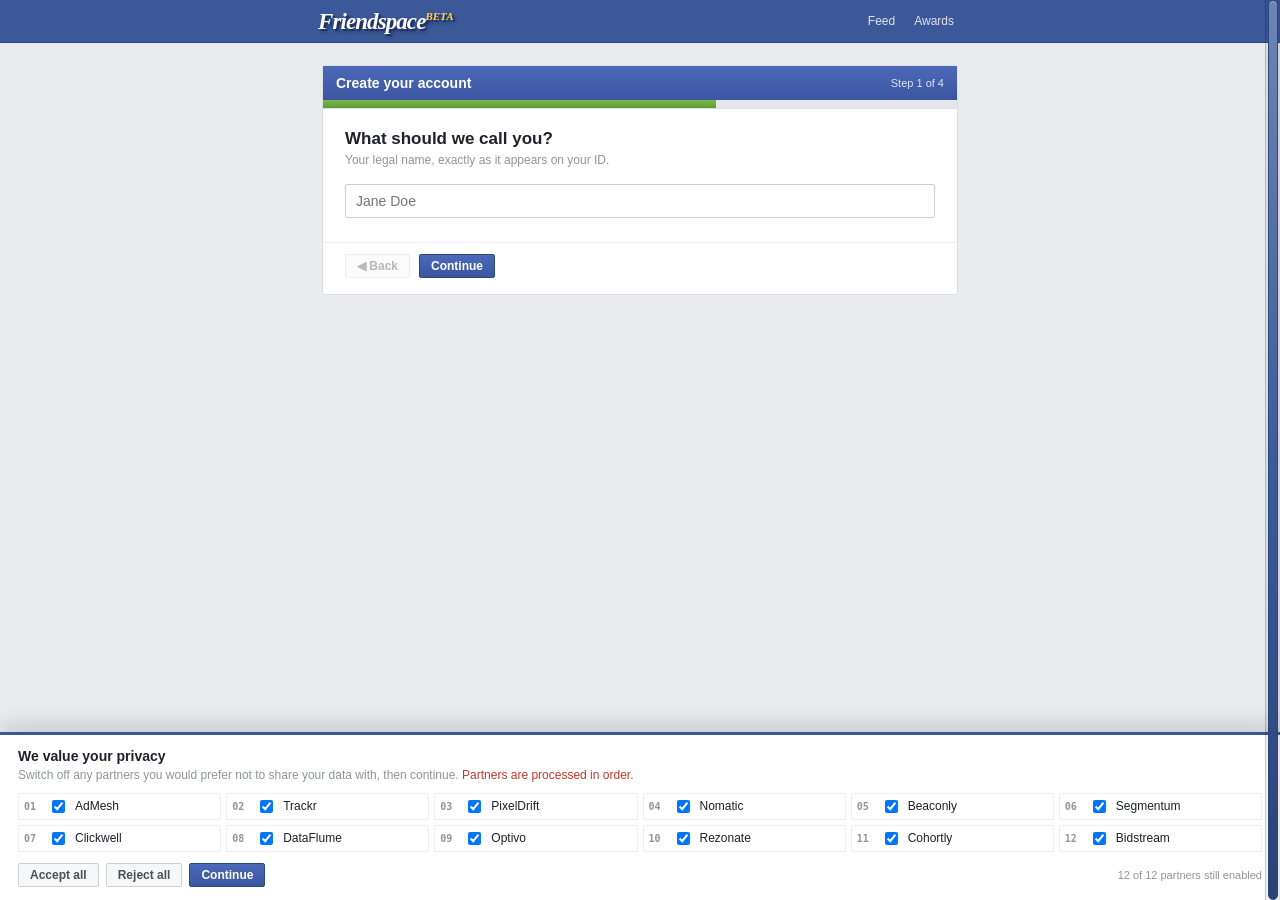
==== commit 372bdc78: "Give the scrollbar mass, and add the song you cannot turn off Builds the last two ambient crimes fro" ====
--- a/index.html
+++ b/index.html
@@ -4,6 +4,8 @@
 <title>Untitled Document</title>
 <link rel="stylesheet" href="assets/friendspace.css">
 <script src="assets/trophies.js"></script>
+<script src="assets/notes.js"></script>
+<script src="assets/gravity.js"></script>
 <style>
 body{min-width:0;background:#e9ebee}
 .wrap{max-width:660px;margin:22px auto 120px;padding:0 12px}
@@ -104,6 +106,32 @@
 .recpt td.k{color:#90949c;width:150px}
 .recpt td.v{font-family:ui-monospace,"Courier New",monospace}
 .strike{color:#c0392b;text-decoration:line-through;font-size:11px;display:block}
+
+/* ---- username ---- */
+.avail{font-size:12px;margin-top:8px;min-height:34px}
+.avail .no{color:#c0392b}
+.avail .sug{background:#f6f7f9;border:1px solid #ccd0d5;padding:7px 9px;margin-top:6px;
+  display:flex;align-items:center;gap:9px;font-family:ui-monospace,monospace;font-size:13px}
+
+/* ---- verification code ---- */
+.codebox{background:#f6f7f9;border:1px dashed #ccd0d5;padding:12px;text-align:center;margin-bottom:11px}
+.codebox b{font:bold 28px ui-monospace,"Courier New",monospace;letter-spacing:10px;color:#1d2129}
+.codebox .exp{font-size:11px;color:#90949c;margin-top:5px}
+
+/* ---- captcha ---- */
+.cap{display:grid;grid-template-columns:repeat(3,1fr);gap:4px;max-width:294px;margin:11px 0}
+.cap div{height:90px;cursor:pointer;position:relative;border:3px solid transparent}
+.cap div.sel{border-color:#4c69ba}
+.cap div.sel:after{content:"✓";position:absolute;top:2px;left:6px;color:#fff;
+  font:bold 18px Helvetica;text-shadow:0 0 5px #000}
+
+/* ---- photo crop ---- */
+.cropwrap{position:relative;width:100%;height:236px;overflow:hidden;border:1px solid #ccd0d5;
+  background:linear-gradient(135deg,#8fa0c4,#b9c3d8);cursor:move;touch-action:none;user-select:none}
+.cropbox{position:absolute;width:98px;height:98px;border:2px solid #fff;
+  box-shadow:0 0 0 9999px rgba(0,0,0,.45);pointer-events:none}
+.face{position:absolute;width:56px;height:56px;border-radius:50%;background:rgba(255,211,77,.9);
+  display:grid;place-items:center;font:10px Helvetica;color:#4a3800;text-align:center}
 </style>
 </head>
 <body>
@@ -126,6 +154,15 @@
       <h2>What should we call you?</h2>
       <p class="hint">Your legal name, exactly as it appears on your ID.</p>
       <input class="tf" id="name" autocomplete="off" placeholder="Jane Doe">
+    </div>
+
+    <!-- USERNAME -->
+    <div class="step" data-step="u">
+      <h2>Pick a username</h2>
+      <p class="hint">This cannot be changed later. Or at all.</p>
+      <input class="tf" id="uname" autocomplete="off" placeholder="username">
+      <div style="margin-top:9px"><button class="fs-btn ghost" id="checkU">Check availability</button></div>
+      <div class="avail" id="avail"></div>
     </div>
 
     <!-- 2 PHONE -->
@@ -171,6 +208,38 @@
       <p class="hint">Each character is verified with our servers before it appears.</p>
       <input class="tf" id="email" autocomplete="off" placeholder="you@example.com">
       <p class="hint" id="emailNote" style="margin:8px 0 0;min-height:16px"></p>
+    </div>
+
+    <!-- VERIFICATION CODE -->
+    <div class="step" data-step="v">
+      <h2>Verify your email</h2>
+      <p class="hint">We have sent a code to your inbox. For your convenience it is also shown below.</p>
+      <div class="codebox">
+        <b id="theCode">0000</b>
+        <div class="exp">This code expires in <span id="codeLeft">2.5</span> seconds.</div>
+      </div>
+      <input class="tf" id="codeIn" maxlength="4" autocomplete="off" placeholder="Enter the code" style="text-align:center;letter-spacing:8px;font-family:ui-monospace,monospace">
+      <p class="hint" id="codeNote" style="margin:8px 0 0;min-height:16px"></p>
+    </div>
+
+    <!-- CAPTCHA -->
+    <div class="step" data-step="c">
+      <h2>Confirm you are a human</h2>
+      <p class="hint" id="capPrompt">Select all squares containing a crosswalk.</p>
+      <div class="cap" id="cap"></div>
+      <button class="fs-btn ghost" id="capGo">Verify</button>
+      <p class="hint" id="capNote" style="margin:9px 0 0;min-height:16px"></p>
+    </div>
+
+    <!-- PROFILE PHOTO -->
+    <div class="step" data-step="p">
+      <h2>Position your profile photo</h2>
+      <p class="hint">Drag to move the photo until your face is inside the frame.</p>
+      <div class="cropwrap" id="cropwrap">
+        <div class="face" id="face">your<br>face</div>
+        <div class="cropbox" id="cropbox"></div>
+      </div>
+      <p class="hint" id="cropNote" style="margin:9px 0 0;min-height:16px"></p>
     </div>
 
     <!-- 6 VOLUME -->
@@ -245,26 +314,26 @@
 <script>
 "use strict";
 var T = FS.Trophies, $ = function(s){ return document.querySelector(s); };
-var S = { name:"", phone:1, dob:null, pw:"", email:"", vol:null, terms:false };
+var S = { name:"", uname:"", phone:1, dob:null, pw:"", email:"", code:"", vol:null, terms:false };
 
 /* ============================================================
    WIZARD — the progress bar shrinks and the step count grows
    ============================================================ */
-var step = 0, STEPS = 8;
-var TITLES = ["Create your account","Contact details","About you","Security",
-              "Contact details","Preferences","Legal","Finish"];
+var stepEls = [].slice.call(document.querySelectorAll(".step[data-step]"));
+var step = 0, STEPS = stepEls.length;
+var TITLES = ["Create your account","Identity","Contact details","About you","Security",
+              "Contact details","Contact details","Security","Identity","Preferences",
+              "Legal","Finish"];
 /* "of N" keeps getting worse the further you go */
-var OF = [4, 6, 6, 9, 9, 11, 11, 8];
+var OF = [4, 6, 6, 9, 9, 11, 11, 14, 14, 16, 16, 12];
 
 function showStep(n){
   step = n;
-  [].forEach.call(document.querySelectorAll(".step[data-step]"), function(el){
-    el.classList.toggle("on", +el.dataset.step === n);
-  });
+  stepEls.forEach(function(el, i){ el.classList.toggle("on", i === n); });
   $("#stepTitle").textContent = TITLES[n];
   $("#stepOf").textContent = "Step " + (n+1) + " of " + OF[n];
   /* the bar runs backwards, then snaps to full at the end */
-  $("#bar").style.width = (n === STEPS-1 ? 100 : Math.max(5, 62 - n*7)) + "%";
+  $("#bar").style.width = (n === STEPS-1 ? 100 : Math.max(4, 62 - n*5)) + "%";
   $("#nextBtn").style.display = (n === STEPS-1) ? "none" : "";
   $("#msg").textContent = "";
 }
@@ -448,6 +517,9 @@
   var v = x < SC.x0 ? 0 : x > SC.x1 ? 100 :
           Math.round((x-SC.x0)/(SC.x1-SC.x0)*100);
   S.vol = v;
+  /* the level you land governs profile songs later. it is the only setting
+     on this entire website that is actually honoured. */
+  try { localStorage.setItem("fs_volume", v); } catch (e) {}
   $("#volnum").textContent = v;
   $("#volnote").textContent = v===0 ? "(silent — nice shot)" : v===100 ? "(MAXIMUM)" : "";
   if (v === 0) T.unlock("marksman");
@@ -538,6 +610,7 @@
 function finish(){
   var rows = [
     ["Name",     S.name || "(not provided)", null],
+    ["Username", "user847",                  S.uname || null],
     ["Phone",    "(555) 010-0100",           fmtPhone(S.phone)],
     ["Date of birth", new Date().toDateString(), S.dob ? S.dob.toDateString() : null],
     ["Email",    "user847@friendspace.example", S.email || null],
@@ -596,6 +669,152 @@
 };
 drawPartners();
 
+/* ============================================================
+   USERNAME — every name is taken. After three attempts the
+   system assigns you one, which you may accept. That is the
+   escape hatch, and it is also the joke.
+   ============================================================ */
+var uTries = 0;
+$("#checkU").addEventListener("click", function(){
+  var want = $("#uname").value.trim();
+  if (!want){ $("#avail").innerHTML = "<span class='no'>Enter a username first.</span>"; return; }
+  uTries++;
+  if (uTries < 3){
+    $("#avail").innerHTML = "<span class='no'>\u2716 <b>" + want + "</b> is taken.</span>" +
+      "<div style='color:#90949c;margin-top:4px'>Taken since " + (2004 + uTries) + ". Try another.</div>";
+    return;
+  }
+  var assigned = want.toLowerCase().replace(/[^a-z0-9]/g,"") + "_" +
+                 (1900 + Math.floor(Math.random()*99)) + "_xX" + Math.floor(Math.random()*90+10);
+  $("#avail").innerHTML =
+    "<span class='no'>\u2716 <b>" + want + "</b> is taken.</span>" +
+    "<div class='sug'><span id='sugName'>" + assigned + "</span>" +
+    "<button class='fs-btn' id='takeU' style='margin-left:auto'>Use this</button></div>" +
+    "<div style='color:#90949c;margin-top:5px'>This username is available.</div>";
+  $("#takeU").onclick = function(){
+    S.uname = assigned;
+    $("#uname").value = assigned;
+    $("#avail").innerHTML = "<span style='color:#2e7d32'>\u2714 <b>" + assigned + "</b> is yours forever.</span>";
+    T.unlock("identity");
+  };
+});
+
+/* ============================================================
+   VERIFICATION — the code is shown to you, and it rotates every
+   2.5 seconds. Four digits in two and a half seconds is a race
+   you can win, which is what keeps it a toy.
+   ============================================================ */
+var code = "0000", codeT0 = Date.now(), codeVerified = false;
+function rollCode(){
+  code = String(Math.floor(Math.random()*9000) + 1000);
+  codeT0 = Date.now();
+  var el = $("#theCode"); if (el) el.textContent = code;
+}
+rollCode();
+setInterval(function(){
+  if (codeVerified) return;
+  rollCode();
+  var inp = $("#codeIn");
+  if (inp && inp.value){
+    inp.value = "";
+    $("#codeNote").textContent = "That code expired. A new one has been issued.";
+  }
+}, 2500);
+setInterval(function(){
+  var el = $("#codeLeft"); if (!el || codeVerified) return;
+  el.textContent = Math.max(0, (2.5 - (Date.now()-codeT0)/1000)).toFixed(1);
+}, 90);
+$("#codeIn").addEventListener("input", function(){
+  if (this.value.length < 4) return;
+  if (this.value === code){
+    codeVerified = true;
+    S.code = code;
+    $("#codeNote").innerHTML = "<span style='color:#2e7d32'>\u2714 Verified.</span>";
+    $("#theCode").style.color = "#2e7d32";
+    T.unlock("verified");
+  } else {
+    this.value = "";
+    $("#codeNote").textContent = "Incorrect. The code has changed since you started typing.";
+  }
+});
+
+/* ============================================================
+   CAPTCHA — the prompt changes every time you submit, so
+   whatever you picked was for the previous question. It gives
+   up on the third attempt.
+   ============================================================ */
+var CAP_PROMPTS = [
+  "Select all squares containing a crosswalk.",
+  "Select all squares containing a bus.",
+  "Select all squares containing regret.",
+  "Select all squares containing a crosswalk that is thinking about you.",
+  "Select all squares that do not contain squares."
+];
+var capTries = 0, capDone = false;
+(function buildCap(){
+  var host = $("#cap");
+  for (var i=0;i<9;i++){
+    var d = document.createElement("div");
+    var h = Math.floor(Math.random()*360);
+    d.style.background = "linear-gradient(" + Math.floor(Math.random()*360) + "deg,hsl(" + h +
+      ",30%,58%),hsl(" + ((h+40)%360) + ",26%,42%))";
+    d.onclick = function(){ if (!capDone) this.classList.toggle("sel"); };
+    host.appendChild(d);
+  }
+})();
+$("#capGo").addEventListener("click", function(){
+  if (capDone) return;
+  capTries++;
+  if (capTries >= 3){
+    capDone = true;
+    $("#capNote").innerHTML = "<span style='color:#2e7d32'>\u2714 Thank you. We have stopped asking.</span>";
+    T.unlock("notarobot");
+    return;
+  }
+  [].forEach.call($("#cap").children, function(c){ c.classList.remove("sel"); });
+  $("#capPrompt").textContent = CAP_PROMPTS[capTries % CAP_PROMPTS.length];
+  $("#capNote").textContent = "Incorrect. Please try again.";
+});
+
+/* ============================================================
+   PROFILE PHOTO — dragging moves the frame, not the picture,
+   and it moves the wrong way. Inverted controls are learnable,
+   which is the difference between a toy and a wall.
+   ============================================================ */
+(function(){
+  var wrap = $("#cropwrap"), box = $("#cropbox"), face = $("#face");
+  var bx = 90, by = 70, dragging = false, last = null, done = false;
+  face.style.left = "63%"; face.style.top = "34%";
+  function place(){ box.style.left = bx + "px"; box.style.top = by + "px"; }
+  place();
+  wrap.addEventListener("pointerdown", function(e){
+    if (done) return;
+    dragging = true; last = {x:e.clientX, y:e.clientY};
+    wrap.setPointerCapture(e.pointerId);
+  });
+  wrap.addEventListener("pointermove", function(e){
+    if (!dragging || done) return;
+    /* inverted, and applied to the frame rather than the photo */
+    bx -= (e.clientX - last.x);
+    by -= (e.clientY - last.y);
+    bx = Math.max(0, Math.min(wrap.clientWidth - 98, bx));
+    by = Math.max(0, Math.min(wrap.clientHeight - 98, by));
+    last = {x:e.clientX, y:e.clientY};
+    place();
+    var f = face.getBoundingClientRect(), b = box.getBoundingClientRect();
+    var d = Math.hypot((f.left+f.width/2)-(b.left+b.width/2), (f.top+f.height/2)-(b.top+b.height/2));
+    if (d < 30){
+      done = true; dragging = false;
+      box.style.borderColor = "#2ecc71";
+      $("#cropNote").innerHTML = "<span style='color:#2e7d32'>\u2714 Framed. This photo will not be used.</span>";
+      T.unlock("framed");
+    }
+  });
+  ["pointerup","pointercancel"].forEach(function(ev){
+    wrap.addEventListener(ev, function(){ dragging = false; });
+  });
+})();
+
 showStep(0);
 </script>
 </body>
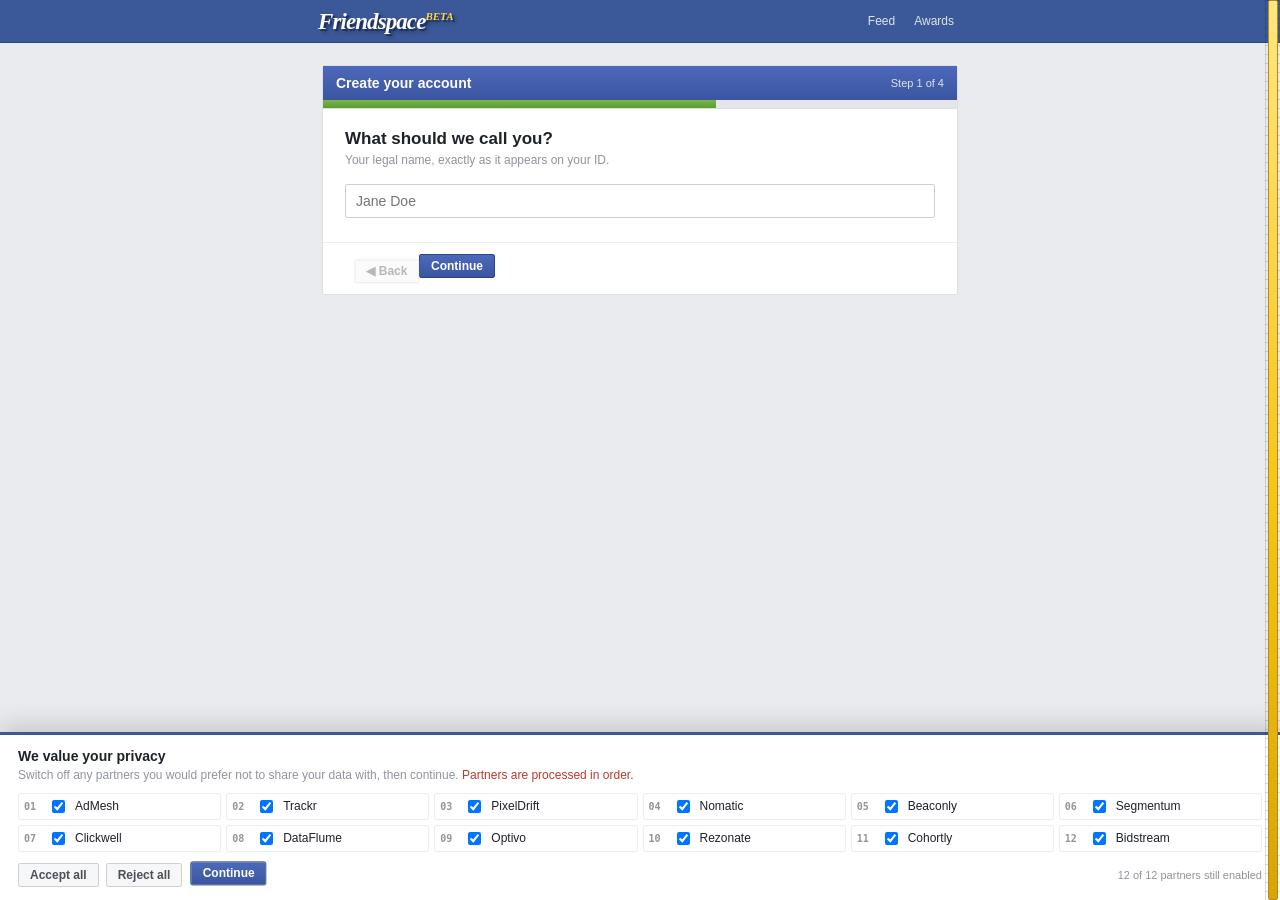
==== commit 010b0c53: "Give every stratum its own broken scrollbar, and every button a personality Replaces gravity.js with" ====
--- a/index.html
+++ b/index.html
@@ -5,7 +5,8 @@
 <link rel="stylesheet" href="assets/friendspace.css">
 <script src="assets/trophies.js"></script>
 <script src="assets/notes.js"></script>
-<script src="assets/gravity.js"></script>
+<script src="assets/scrollbars.js"></script>
+<script src="assets/buttons.js"></script>
 <style>
 body{min-width:0;background:#e9ebee}
 .wrap{max-width:660px;margin:22px auto 120px;padding:0 12px}
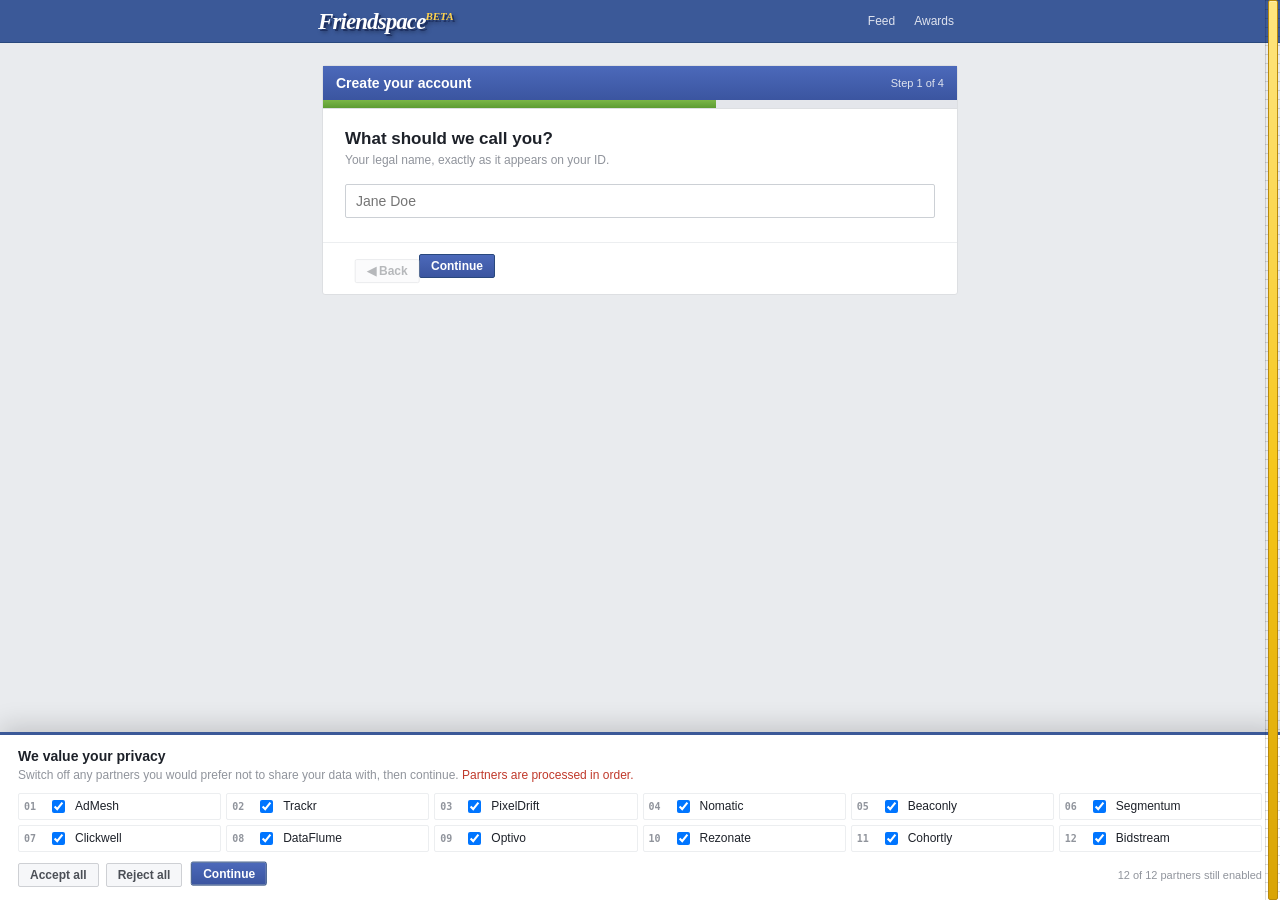
==== commit 60a74cd5: "Add app icon (favicon + home screen) Co-Authored-By: Claude Opus 5.5 <noreply@anthropic.com> Claude-" ====
--- a/index.html
+++ b/index.html
@@ -2,6 +2,8 @@
 <head>
 <meta charset="utf-8">
 <title>Untitled Document</title>
+<link rel="icon" href="icon.svg" type="image/svg+xml">
+<link rel="apple-touch-icon" href="apple-touch-icon.png">
 <link rel="stylesheet" href="assets/friendspace.css">
 <script src="assets/trophies.js"></script>
 <script src="assets/notes.js"></script>
